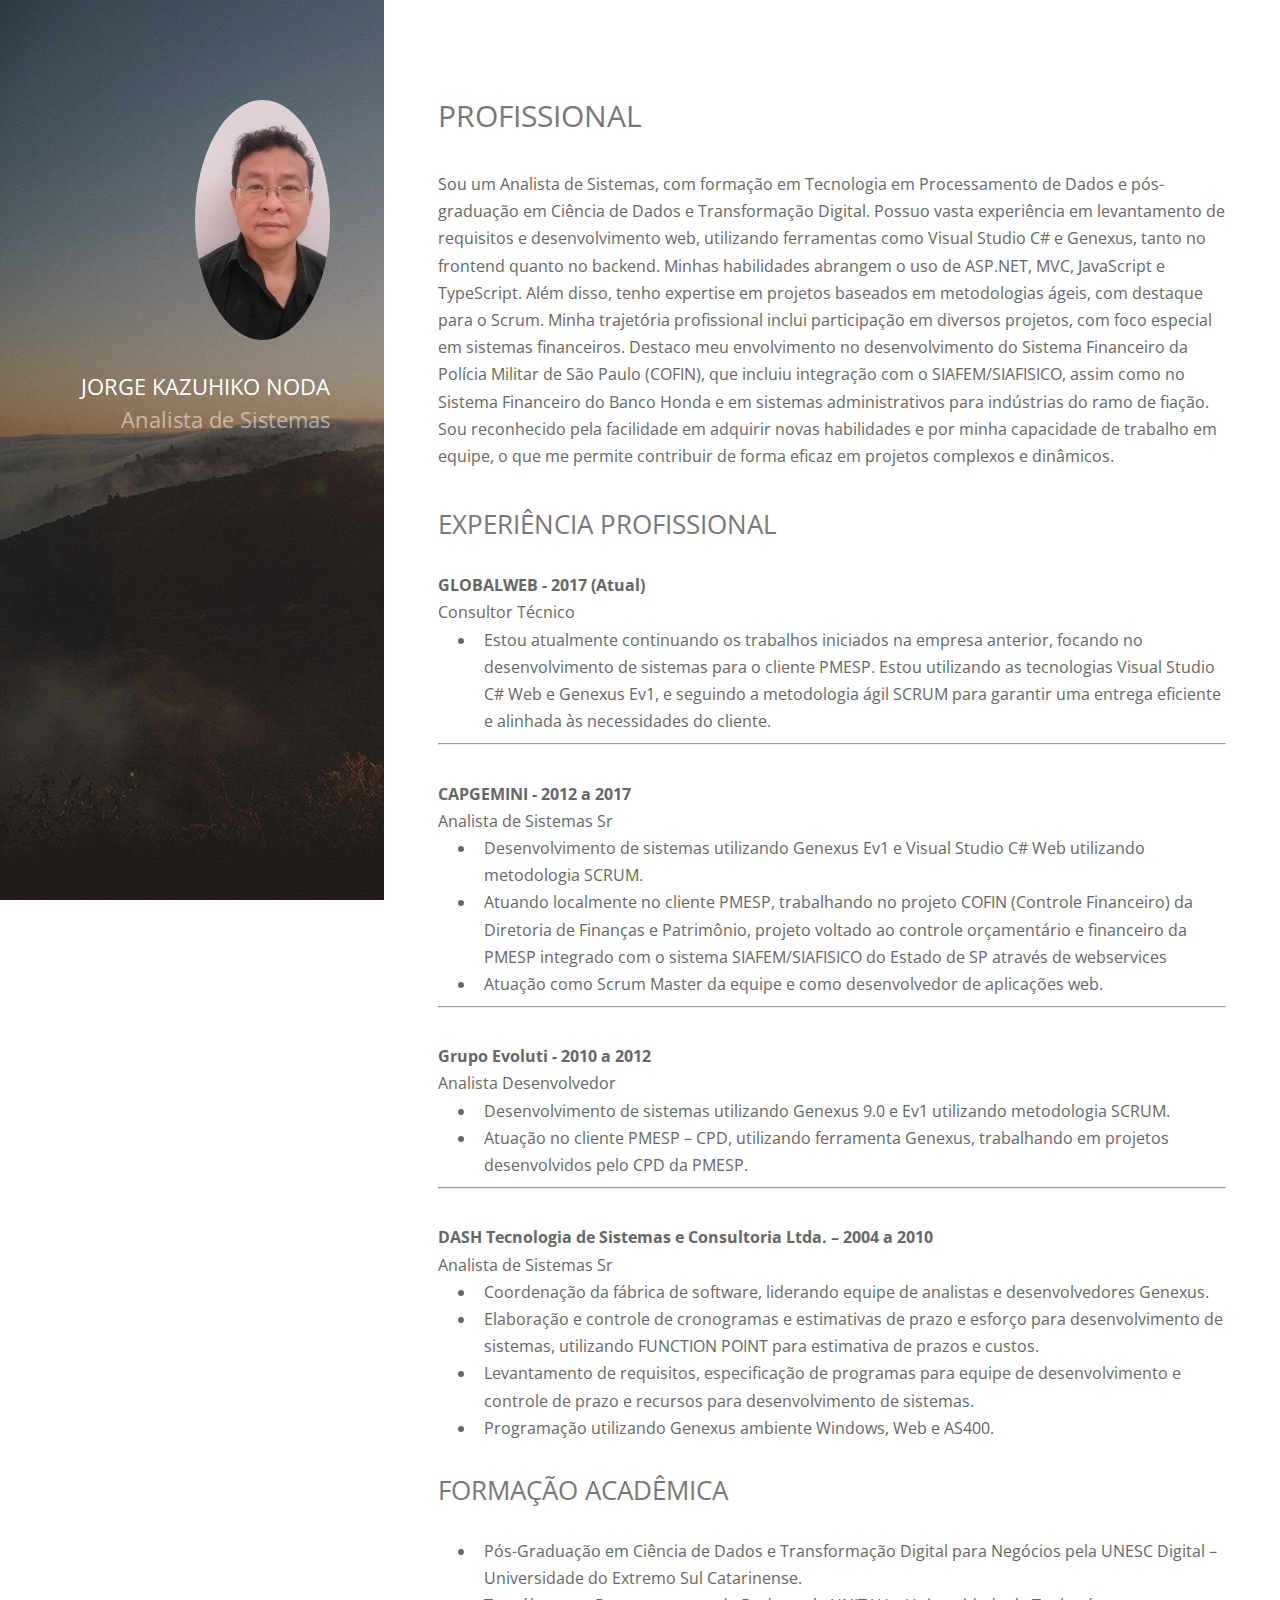
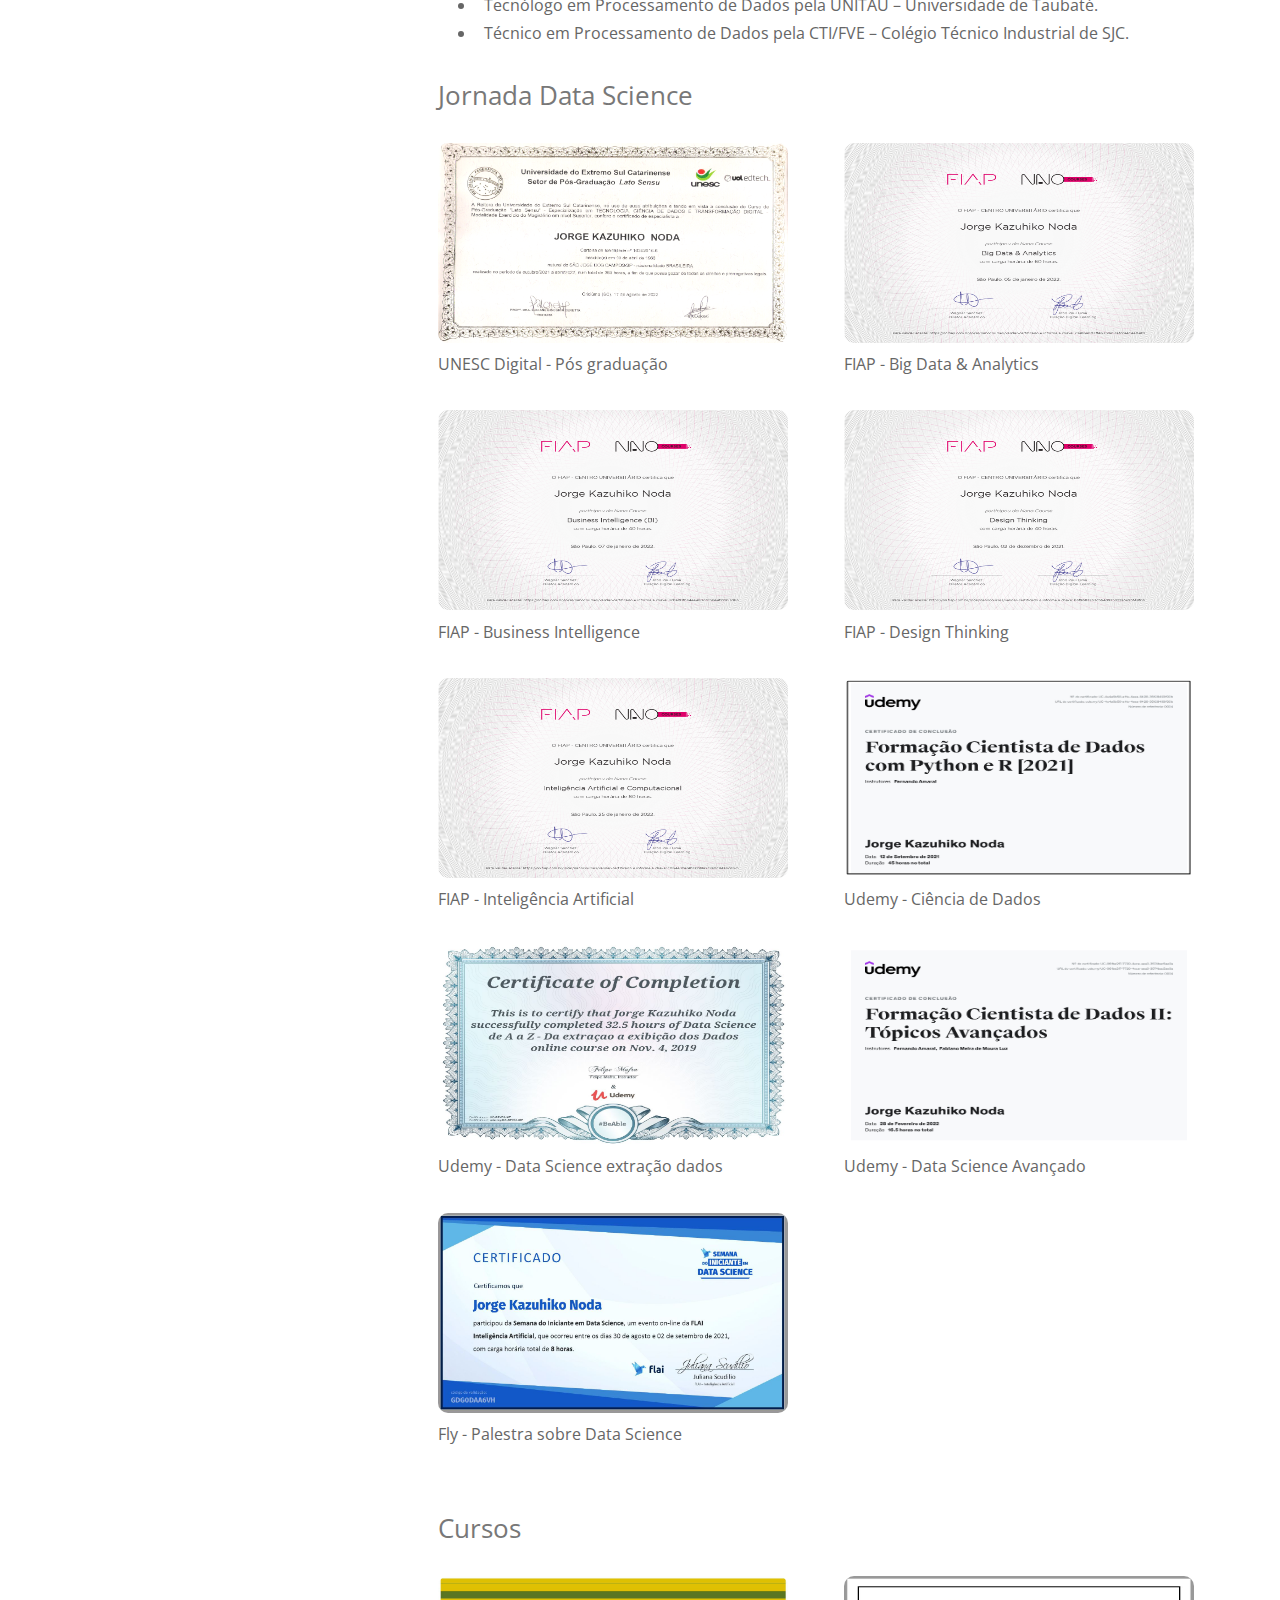
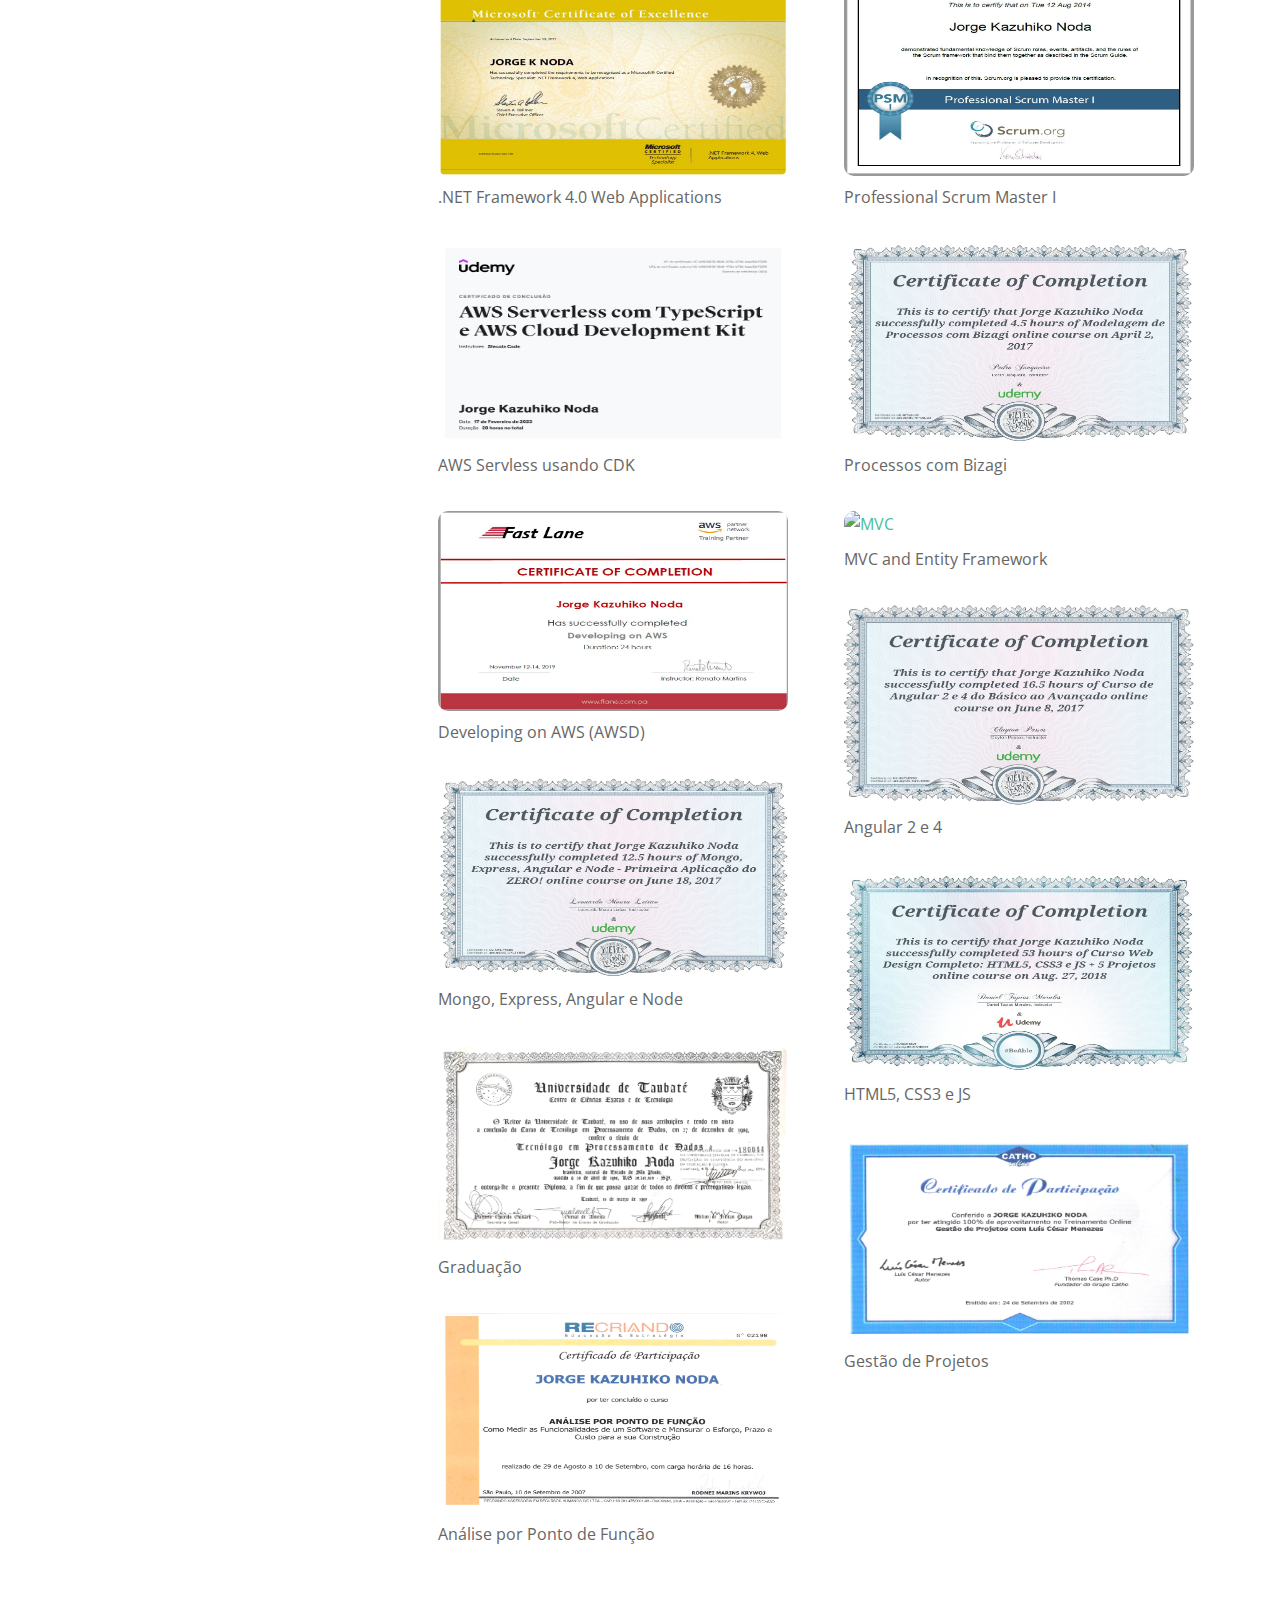
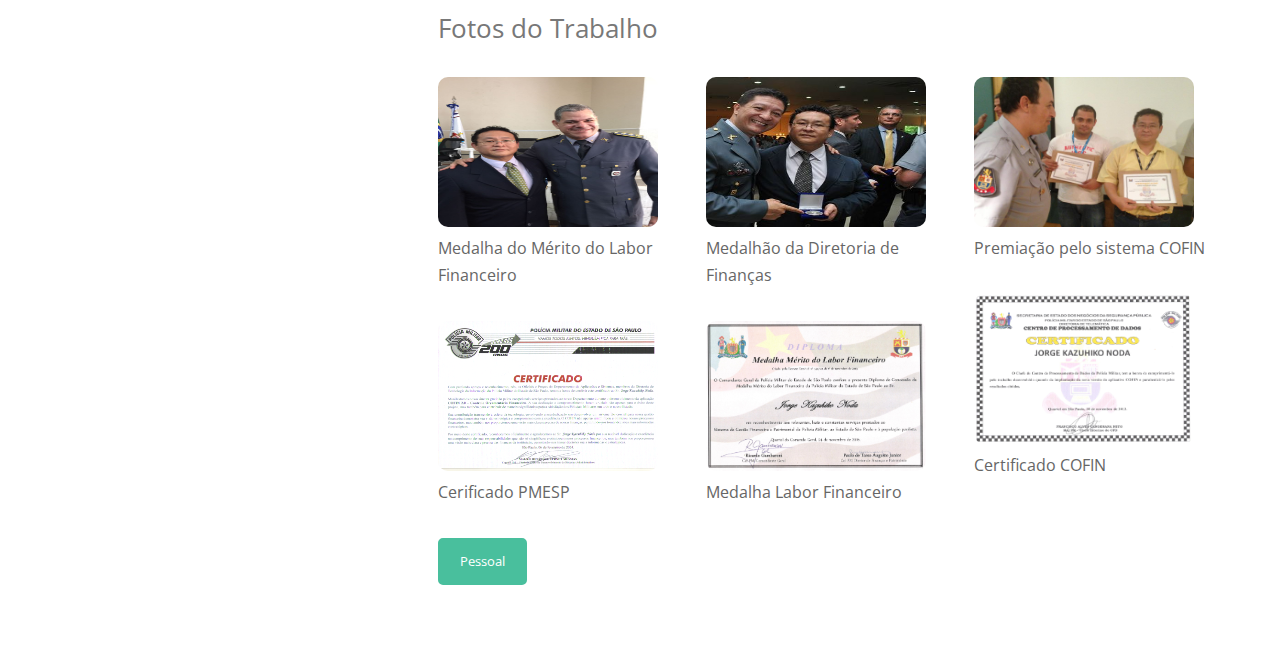
==== cv.html @ 21f62137 "ajuste" ====
<!doctype html>
<!-- doctype informa ao agente de usuario a versão do html que deve ser renderizada-->
<html lang="pt-br">
    <head>
        <title>Site Pessoa JKNoda</title>
        <meta charset="utf-8">
        <meta name="author" content="Daniel">
        <meta name="description" content="Site pessoal">
        <meta name="keywords" content="html5, tecnologia">
        <link rel="stylesheet" href="https://use.fontawesome.com/releases/v5.0.13/css/all.css" integrity="sha384-DNOHZ68U8hZfKXOrtjWvjxusGo9WQnrNx2sqG0tfsghAvtVlRW3tvkXWZh58N9jp" crossorigin="anonymous">
        <link href="https://fonts.googleapis.com/css?family=Open+Sans" rel="stylesheet">
        <link rel="stylesheet" href="css/normalize.css">
        <link rel="stylesheet" href="css/estilo.css">
    </head>
    <body>
        <header class="main-header">
            <a href="index.html" class="main-header-link imagem-link">
                <img src="images/avatar.jpg" alt="texto qualquer">
            </a>
            <h1 class="main-header-title">
                <strong>JORGE KAZUHIKO NODA</strong><br> 
                Analista de Sistemas                
            </h1>            
        </header>
        
        <main class="main-content">
	        <section class="main-content-section">
                <h2>PROFISSIONAL</h2>
                <p>Sou um Analista de Sistemas, com formação em Tecnologia em Processamento de Dados e pós-graduação em Ciência de Dados e Transformação Digital. Possuo vasta experiência em levantamento de requisitos e desenvolvimento web, utilizando ferramentas como Visual Studio C# e Genexus, tanto no frontend quanto no backend. Minhas habilidades abrangem o uso de ASP.NET, MVC, JavaScript e TypeScript. Além disso, tenho expertise em projetos baseados em metodologias ágeis, com destaque para o Scrum. Minha trajetória profissional inclui participação em diversos projetos, com foco especial em sistemas financeiros. Destaco meu envolvimento no desenvolvimento do Sistema Financeiro da Polícia Militar de São Paulo (COFIN), que incluiu integração com o SIAFEM/SIAFISICO, assim como no Sistema Financeiro do Banco Honda e em sistemas administrativos para indústrias do ramo de fiação. Sou reconhecido pela facilidade em adquirir novas habilidades e por minha capacidade de trabalho em equipe, o que me permite contribuir de forma eficaz em projetos complexos e dinâmicos.</p>
				<!--<a href="#" title="Veja Portifolio completo" class="button-default">Veja Portifolio completo</a>-->                               
            </section>

            <section class="main-content-section">
                <h3>EXPERIÊNCIA PROFISSIONAL</h3>
				<b>GLOBALWEB - 2017 (Atual)</b>
				<br>Consultor Técnico
				<div style="padding-left:20px">
					<ul>
						<li>Estou atualmente continuando os trabalhos iniciados na empresa anterior, focando no desenvolvimento de sistemas para o cliente PMESP. Estou utilizando as tecnologias Visual Studio C# Web e Genexus Ev1, e seguindo a metodologia ágil SCRUM para garantir uma entrega eficiente e alinhada às necessidades do cliente.</li>
					</ul>				
				</div>
				<hr>
				<br><b>CAPGEMINI - 2012 a 2017</b>
				<br>Analista de Sistemas Sr
				<div style="padding-left:20px">
					<ul>
						<li>Desenvolvimento de sistemas utilizando Genexus Ev1 e Visual Studio C# Web utilizando metodologia SCRUM.</li>
						<li>Atuando localmente no cliente PMESP, trabalhando no projeto COFIN (Controle Financeiro) da Diretoria de Finanças e Patrimônio, projeto voltado ao controle orçamentário e financeiro da PMESP integrado com o sistema SIAFEM/SIAFISICO do Estado de SP através de webservices</li>
						<li>Atuação como Scrum Master da equipe e como desenvolvedor de aplicações web.</li>
					</ul>				
				</div>
				<hr>				
				<br><b>Grupo Evoluti - 2010 a 2012</b>
				<br>Analista Desenvolvedor
				<div style="padding-left:20px">
					<ul>
						<li>Desenvolvimento de sistemas utilizando Genexus 9.0 e Ev1 utilizando metodologia SCRUM.</li>
						<li>Atuação no cliente PMESP – CPD, utilizando ferramenta Genexus, trabalhando em projetos desenvolvidos pelo CPD da PMESP.</li>
					</ul>				
				</div>
				<hr>				
				<br><b>DASH Tecnologia de Sistemas e Consultoria Ltda. – 2004 a 2010</b>
				<br>Analista de Sistemas Sr
				<div style="padding-left:20px">
					<ul>
						<li>Coordenação da fábrica de software, liderando equipe de analistas e desenvolvedores Genexus.</li>
						<li>Elaboração e controle de cronogramas e estimativas de prazo e esforço para desenvolvimento de sistemas, utilizando FUNCTION POINT para estimativa de prazos e custos.</li>
						<li>Levantamento de requisitos, especificação de programas para equipe de desenvolvimento e controle de prazo e recursos para desenvolvimento de sistemas.</li>
						<li>Programação utilizando Genexus ambiente Windows, Web e AS400.</li>
					</ul>				
				</div>				
			</section>

			<section class="main-content-section">
                <h3>FORMAÇÃO ACADÊMICA</h3>
				<div style="padding-left:20px">
					<ul>
                        <li>Pós-Graduação em Ciência de Dados e Transformação Digital para Negócios pela UNESC Digital – Universidade do Extremo Sul Catarinense.</li>
						<li>Tecnólogo em Processamento de Dados pela UNITAU – Universidade de Taubaté.</li>
						<li>Técnico em Processamento de Dados pela CTI/FVE – Colégio Técnico Industrial de SJC.</li>
					</ul>				
				</div>				
			</section>

            <section class="main-content-section">
                <h3>Jornada Data Science</h3>
                <div class="row">
                    <div class="col-2">
                        <article class="recent-works-card">
                            <a class="imagem-link" href="images/certificados/DS/Pos.png">
                                <img src="images/certificados/DS/Pos.png" alt="Pós-graduação" width="350" height="200">
                            </a>
                            <p class="recent-works-card-title">UNESC Digital - Pós graduação</p>
                        </article>                        
                        <article class="recent-works-card">
                            <a class="imagem-link" href="images/certificados/DS/BI.png">
                                <img src="images/certificados/DS/BI.png" alt="BI" width="350" height="200">
                            </a>
                            <p class="recent-works-card-title">FIAP - Business Intelligence</p>
                        </article>                        

                        <article class="recent-works-card">
                            <a class="imagem-link" href="images/certificados/DS/designthinking.png">
                                <img src="images/certificados/DS/IA.png" alt="DesignThinking" width="350" height="200">
                            </a>
                            <p class="recent-works-card-title">FIAP - Inteligência Artificial</p>
                        </article>                        
                        <article class="recent-works-card">
                            <a class="imagem-link" href="images/certificados/DS/DataScience.jpg">
                                <img src="images/certificados/DS/DataScience.jpg" alt="DataScience" width="350" height="200">
                            </a>
                            <p class="recent-works-card-title">Udemy - Data Science extração dados</p>
							<!--<p>Lorem ipsum dolor sit amet nisl sed nullam feugiat.</p>-->
                        </article>
                        <article class="recent-works-card">
                            <a class="imagem-link" href="images/certificados/DS/flai.jpg">
                                <img src="images/certificados/DS/flai.jpg" alt="flai" width="350" height="200">
                            </a>
                            <p class="recent-works-card-title">Fly - Palestra sobre Data Science</p>
                            <!--<p>Lorem ipsum dolor sit amet nisl sed nullam feugiat.</p>-->
                        </article>
                    </div>
                    <div class="col-2">
                        <article class="recent-works-card">
                            <a class="imagem-link" href="images/certificados/DS/BigData.png">
                                <img src="images/certificados/DS/BigData.png" alt="BigData" width="350" height="200">
                            </a>
                            <p class="recent-works-card-title">FIAP - Big Data & Analytics</p>
                        </article>          
                        <article class="recent-works-card">
                            <a class="imagem-link" href="images/certificados/DS/designthinking.png">
                                <img src="images/certificados/DS/designthinking.png" alt="DesignThinking" width="350" height="200">
                            </a>
                            <p class="recent-works-card-title">FIAP - Design Thinking</p>
                        </article>                        
                        <article class="recent-works-card">
                            <a class="imagem-link" href="images/certificados/DS/CienciaDados.jpg">
                                <img src="images/certificados/DS/CienciaDados.jpg" alt="CienciaDados" width="350" height="200">
                            </a>
                            <p class="recent-works-card-title">Udemy - Ciência de Dados</p>
							<!--<p>Lorem ipsum dolor sit amet nisl sed nullam feugiat.</p>-->
                        </article>
    
                        <article class="recent-works-card">
                            <a class="imagem-link" href="images/certificados/DS/DataScience.jpg">
                                <img src="images/certificados/DS/DSII.jpg" alt="DataScience" width="350" height="200">
                            </a>
                            <p class="recent-works-card-title">Udemy - Data Science Avançado</p>
							<!--<p>Lorem ipsum dolor sit amet nisl sed nullam feugiat.</p>-->
                        </article>                        
					</div>
				</div>
            </section>

            <section class="main-content-section">
                <h3>Cursos</h3>
                <div class="row">
                    <div class="col-2">
                        <article class="recent-works-card">
                            <a class="imagem-link" href="images/certificados/MCTS.jpg">
                                <img src="images/certificados/MCTS.jpg" alt="MCTS" width="350" height="200">
                            </a>
                            <p class="recent-works-card-title">.NET Framework 4.0 Web Applications</p>
							<!--<p>Lorem ipsum dolor sit amet nisl sed nullam feugiat.</p>-->
                        </article>
                        <article class="recent-works-card">
                            <a class="imagem-link" href="images/certificados/aws_serverless_TypeScript_CDK_udemy.jpg">
                                <img src="images/certificados/aws_serverless_TypeScript_CDK_udemy.jpg" alt="AWS CDK" width="350" height="200">
                            </a>
                            <p class="recent-works-card-title">AWS Servless usando CDK</p>
							<!--<p>Lorem ipsum dolor sit amet nisl sed nullam feugiat.</p>-->
                        </article>   
                        <article class="recent-works-card">
                            <a class="imagem-link" href="images/certificados/aws.jpg">
                                <img src="images/certificados/aws.jpg" alt="AWS" width="350" height="200">
                            </a>
                            <p class="recent-works-card-title">Developing on AWS (AWSD)</p>
							<!--<p>Lorem ipsum dolor sit amet nisl sed nullam feugiat.</p>-->
                        </article>
                        <article class="recent-works-card">
                            <a class="imagem-link" href="images/certificados/node.jpg">
                                <img src="images/certificados/node.jpg" alt="node" width="350" height="200">
                            </a>
                            <p class="recent-works-card-title">Mongo, Express, Angular e Node</p>
							<!--<p>Lorem ipsum dolor sit amet nisl sed nullam feugiat.</p>-->
                        </article>
                        <article class="recent-works-card">
                            <a class="imagem-link" href="images/certificados/UNITAU-A.jpg">
                                <img src="images/certificados/UNITAU-A.jpg" alt="Graduação" width="350" height="200">
                            </a>
                            <p class="recent-works-card-title">Graduação</p>
							<!--<p>Lorem ipsum dolor sit amet nisl sed nullam feugiat.</p>-->
                        </article>                        						
                        <article class="recent-works-card">
                            <a class="imagem-link" href="images/certificados/AnalisePontoFuncao.jpg">
                                <img src="images/certificados/AnalisePontoFuncao.jpg" alt="AnalisePontoFuncao" width="350" height="200">
                            </a>
                            <p class="recent-works-card-title">Análise por Ponto de Função</p>
							<!--<p>Lorem ipsum dolor sit amet nisl sed nullam feugiat.</p>-->
                        </article>   
                        <!--
                        <article class="recent-works-card">
                            <a class="imagem-link" href="images/certificados/c_plus_plus.jpg">
                                <img src="images/certificados/c_plus_plus.jpg" alt="C++" width="350" height="200">
                            </a>
                            <p class="recent-works-card-title">C++</p>
                        </article>                        						
                        -->  
                    </div>

                    <div class="col-2">
                        <article class="recent-works-card">
                            <a class="imagem-link" href="images/certificados/PSMI.jpg">
                                <img src="images/certificados/PSMI.jpg" alt="PSMI" width="350" height="200">
                            </a>
                            <p class="recent-works-card-title">Professional Scrum Master I</p>
							<!--<p>Lorem ipsum dolor sit amet nisl sed nullam feugiat.</p>-->
                        </article>
                        <article class="recent-works-card">
                            <a class="imagem-link" href="images/certificados/bizagi.jpg">
                                <img src="images/certificados/bizagi.jpg" alt="Bizagi" width="350" height="200">
                            </a>
                            <p class="recent-works-card-title">Processos com Bizagi</p>
							<!--<p>Lorem ipsum dolor sit amet nisl sed nullam feugiat.</p>-->
                        </article>
                        <article class="recent-works-card">
                            <a class="imagem-link" href="images/certificados/MVC.jpg">
                                <img src="images/certificados/MVC.jpg" alt="MVC" width="350" height="200">
                            </a>
                            <p class="recent-works-card-title">MVC and Entity Framework</p>
							<!--<p>Lorem ipsum dolor sit amet nisl sed nullam feugiat.</p>-->
                        </article>
                        <article class="recent-works-card">
                            <a class="imagem-link" href="images/certificados/Angular.jpg">
                                <img src="images/certificados/Angular.jpg" alt="Angular" width="350" height="200">
                            </a>
                            <p class="recent-works-card-title">Angular 2 e 4</p>
							<!--<p>Lorem ipsum dolor sit amet nisl sed nullam feugiat.</p>-->
                        </article>						
                        <article class="recent-works-card">
                            <a class="imagem-link" href="images/certificados/html_css_js.jpg">
                                <img src="images/certificados/html_css_js.jpg" alt="HtmlCssJs" width="350" height="200">
                            </a>
                            <p class="recent-works-card-title">HTML5, CSS3 e JS</p>
							<!--<p>Lorem ipsum dolor sit amet nisl sed nullam feugiat.</p>-->
                        </article>                        
                        <article class="recent-works-card">
                            <a class="imagem-link" href="images/certificados/GestaoProjeto.jpg">
                                <img src="images/certificados/GestaoProjeto.jpg" alt="GestaoProjeto" width="350" height="200">
                            </a>
                            <p class="recent-works-card-title">Gestão de Projetos</p>
							<!--<p>Lorem ipsum dolor sit amet nisl sed nullam feugiat.</p>-->
                        </article>                        						                        
					</div>
				</div>
            </section>

            <section class="main-content-section">
                <h3>Fotos do Trabalho</h3>
                <div class="row">
					<div class="col-1-3">
						<article class="recent-works-card">
                            <a class="imagem-link" href="images/trabalho/prof03.jpg">
                                <img src="images/trabalho/prof03.jpg" alt="prof03" width="220" height="150">
                            </a>
                            <p class="recent-works-card-title">Medalha do Mérito do Labor Financeiro</p>
							<!--<p>Lorem ipsum dolor sit amet nisl sed nullam feugiat.</p>-->
                        </article>
						<article class="recent-works-card">
                            <a class="imagem-link" href="images/trabalho/PMESP_Cofin2024.png">
                                <img src="images/trabalho/PMESP_Cofin2024.png" alt="CertPMESP" width="220" height="150">
                            </a>
                            <p class="recent-works-card-title">Cerificado PMESP</p>
							<!--<p>Lorem ipsum dolor sit amet nisl sed nullam feugiat.</p>-->
                        </article>
					</div>					
					<div class="col-1-3">
						<article class="recent-works-card">
                            <a class="imagem-link" href="images/trabalho/prof01.jpg">
                                <img src="images/trabalho/prof01.jpg" alt="prof01" width="220" height="150">
                            </a>
                            <p class="recent-works-card-title">Medalhão da Diretoria de Finanças</p>
							<!--<p>Lorem ipsum dolor sit amet nisl sed nullam feugiat.</p>-->
                        </article>
						<article class="recent-works-card">
                            <a class="imagem-link" href="images/trabalho/LaborFinanceiro.jpg">
                                <img src="images/trabalho/LaborFinanceiro.jpg" alt="LaborFinanceiro" width="220" height="150">
                            </a>
                            <p class="recent-works-card-title">Medalha Labor Financeiro</p>
							<!--<p>Lorem ipsum dolor sit amet nisl sed nullam feugiat.</p>-->
                        </article>
					</div>				
					<div class="col-1-3">
						<article class="recent-works-card">
                            <a class="imagem-link" href="images/trabalho/prof02.jpg">
                                <img src="images/trabalho/prof02.jpg" alt="prof02" width="220" height="150">
                            </a>
                            <p class="recent-works-card-title">Premiação pelo sistema COFIN</p>
							<!--<p>Lorem ipsum dolor sit amet nisl sed nullam feugiat.</p>-->
                        </article>

						<article class="recent-works-card">
                            <a class="imagem-link" href="images/trabalho/CertCOFIN.jpg">
                                <img src="images/trabalho/CertCOFIN.jpg" alt="CertCOFIN" width="220" height="150">
                            </a>
                            <p class="recent-works-card-title">Certificado COFIN</p>
							<!--<p>Lorem ipsum dolor sit amet nisl sed nullam feugiat.</p>-->
                        </article>
                    </div>		
                </div> <!-- row -->
				<a href="index.html" title="Retornar" class="button-default">Pessoal</a>                
            </section>
        </main>
        
        <footer class="main-footer">
            <ul class="ul-icons">
                <li><a href="http://www.linkedin.com/in/jorge-noda-11a01b4" target="_blank" class="icon-link"><span class="hidden">Linked In</span><i class="fab fa-linkedin"></i></a></li>
                <li><a href="https://github.com/jknoda" target="_blank" class="icon-link"><span class="hidden">Github</span><i class="fab fa-github"></i></a></li>
                <li><a href="http://facebook.com/jorge.k.noda" target="_blank" class="icon-link"><span class="hidden">Facebook</span><i class="fab fa-facebook-square"></i></a></li>
				<li><a href="mailto:jknoda@gmail.com" target="_blank" class="icon-link" title="jknoda@gmail.com"><span class="hidden">Email</span><i class="fa fa-envelope"></i></a></li>
                <!--<li><a href="https://wa.me/5512997683407" target="_blank" class="icon-link" title="(12)99768-3407"><i class="fab fa-whatsapp"></i></a></li>                -->
            </ul>
        </footer>
    </body>
</html>
---- css/estilo.css ----
body{
    font-family: 'Open Sans', arial, helvetica, sans-serif;
    color: #666;
    line-height: 1.7;
}

a{
    transition: color .2s linear, border .2s linear;
    text-decoration: none;
    border-bottom: 1px dotted;
    color: #49bf9d;
}
a:hover{
    border-bottom-color: transparent;
}

p{
    margin: 0 0 2em;
}

img{
    max-width: 100%;
}

h1, h2, h3, h4, h5, h6{
    color: #787878;
    font-weight: normal;
    margin: 1em 0;
}

h1{
    font-size: 36px;
}
h2{
    font-size: 30px;
}
h3{
    font-size: 26px;
}
h4{
    font-size: 22px;
}
h5{
    font-size: 18px;
}
h6{
    font-size: 15px;
}

sub, sup{
    font-size: 12px;
}
blockquote{
    border-left: 5px solid #efefef;
    margin: 2em 0;
    padding: .5em 0 .5em 1.5em;
}
blockquote p{
    margin-bottom: .5em;
}
blockquote p:last-child{
    margin-bottom: 0;   
}

code{
    background: #f7f7f7;
    border-radius: .35em;
    border:2px solid #efefef;
    font-size: .9em;
    padding: 0.25em 0.65em;
    font-family: "courier new", monospace;
    color: #929292;
}

pre code{
    display: block;
}

ul, ol{
    margin: 0;
    padding: 0;
    padding-left: 1.1em;
}
li{
    padding-left: .5em;
}

.hidden{
    width: 0;
    height: 0;
    overflow: hidden;
    visibility: hidden;
    display: block;
}

.ul-alternate{
    list-style-type: none;
    padding-left: 0; 
}
.ul-alternate li{
    border-bottom: 2px solid #d8d8d8;
    padding-left: 0;
}
.ul-alternate li:last-child{
   border: 0; 
}

.ul-icons{
    list-style-type: none;
    padding-left: 0; 
    padding-right: 40px;
}
.ul-icons li{
    display: inline-block;
    font-size: 2em;
    color: #49bf9d;
}

input, label, textarea, select{
    display: inline-block;
    width: 100%;
    box-sizing: border-box;
}
input, textarea, select{
    background: #ccc;
    padding: 15px;
    border-radius: 5px;
    border: 3px solid transparent;
    margin-bottom: 15px;
}
input[type="radio"], input[type="checkbox"]{
    width: auto;
}
input:focus, textarea:focus{
    border: 3px solid #49bf9d;
    outline: none;
}
textarea{
    height: 10em;
}

.button-default{
    background-color: #49bf9d;
    border: 3px solid #49bf9d;
    color: white;
    padding: .75em 1.5em;
    border-radius: 5px;
    font-size: .8em;
    display: inline-block;
    width: auto;
    transition: all .5s;
    cursor: pointer;
}
.button-default:hover{
    background-color: #5ddeb9;
    border-color: transparent;
}
.button-default-stroke{
    background-color: white;
    border-color: #efefef;
    color: inherit;
}
.button-default-stroke:hover{
    color: #49bf9d;
    border-color: #49bf9d;
    background-color: white; 
}

.button-default-small{
    font-size: .65em;
}
.button-default-big{
    font-size: 1em;
}
.button-default-full{
    display: block;
    text-align: center;
}

.imagem-link{
    border: 0;
}

.table{
    width: 100%;
    margin: 0 0 2em 0;
    border-collapse: collapse;
    text-align: left;
}
.table td{
    padding: .75em;
}
.table th{
    background: #ccc;
    padding: .75em;
}
.table tbody tr td{
    border-bottom: 1px solid #ccc;
}
.table tbody tr:first-child td{
    border-top: 2px solid #666;
}
.table tbody tr:last-child td{
    border-bottom: 2px solid #666;
}

.table tbody tr:nth-child(even) td{
    background: #eee;
}

.table-alternate tbody td, .table-alternate tbody tr:first-child td, .table-alternate tbody tr:last-child td{
    border: 1px solid #ddd;
}

.main-header{
    position: fixed;
    top: 0;
    left: 0;
    height: 100%;
    width: 30%;
    padding: 100px 54px 72px;
    box-sizing: border-box;
    background-image: url(../images/overlay.png), url(../images/bg.jpg);
    background-position: left top;
    background-size: auto, cover;
    text-align: right;
}

.main-header-title{
    font-size: 22px;
    line-height: 1.5;
    color: white;
    font-weight: normal;
    color: rgba(255, 255, 255, .5);
}
.main-header-title strong{
    color: white;
    font-weight: normal;
}
.main-header-link{
    color: inherit;
}
.main-header-link:hover{
    color: #49bf9d;
}

.main-content{
    width: 70%;
    margin-left: 30%;
    padding: 60px 54px 72px;
    box-sizing: border-box;
}

.main-header-link img{
    border-radius: 50%;
    overflow: hidden;
}

.recent-works-card img{
    border-radius: 10px;
    overflow: hidden;
}


.gallery-img img{
    width: 100%;
}
.gallery-thumb img, .gallery-img img{
    margin-bottom: 2%;
    display: inline-block;
    border-radius: 5px;
}

.main-footer{
    position: fixed;
    bottom: 0;
    width: 35%;
    left: 0;
    padding: 0 54px 72px 10px;
    box-sizing: border-box;
    text-align: right;
}
.main-footer a{
    color: rgba(255, 255, 255, 0.4);    
    text-decoration: none;
}
.main-footer a:hover{
    color: #49bf9d;   
}
.main-footer .ul-icons a{
  font-size: .75em;   
    border-bottom: none;
}

.copyright{
    list-style: none;
}
.copyright li{
    display: inline-block;
    border-left: solid 1px rgba(255, 255, 255, 0.25);
    padding: 0 0.75em;
    line-height: 1;
    font-size: .8em;
}
.copyright li:first-child {
    border-left: 0;
}
.copyright li:last-child {
    padding-right: 0;
}
/* Grid */
.row{
    overflow: auto;
}

.col-2{
    width: 48.5%;
    float: left;
}
.col-2:first-child{
    margin-right: 1.5%;
}
.col-2:last-child{
    margin-left: 1.5%;
}
.col-2-3{
    width: 66%;
    float: left;
}
.col-1-3{
    width: 32%;
    float: left;
}
.col-1-3:nth-child(3n - 2){ /* 1, 4, 7*/
   margin-right: 2%;
}
.col-1-3:nth-child(3n){ /* 3, 6, 9*/
   margin-left: 2%;
}

.col-2-3 + .col-1-3, .col-1-3 + .col-2-3{
    margin-left: 2%;
}


.endereco{
    font-size: 10px;
    color: white;
}

.contador{
    padding-right: 40px;
    color: white;
}

.ircv{
    padding-right: 40px;
    color: black;
}
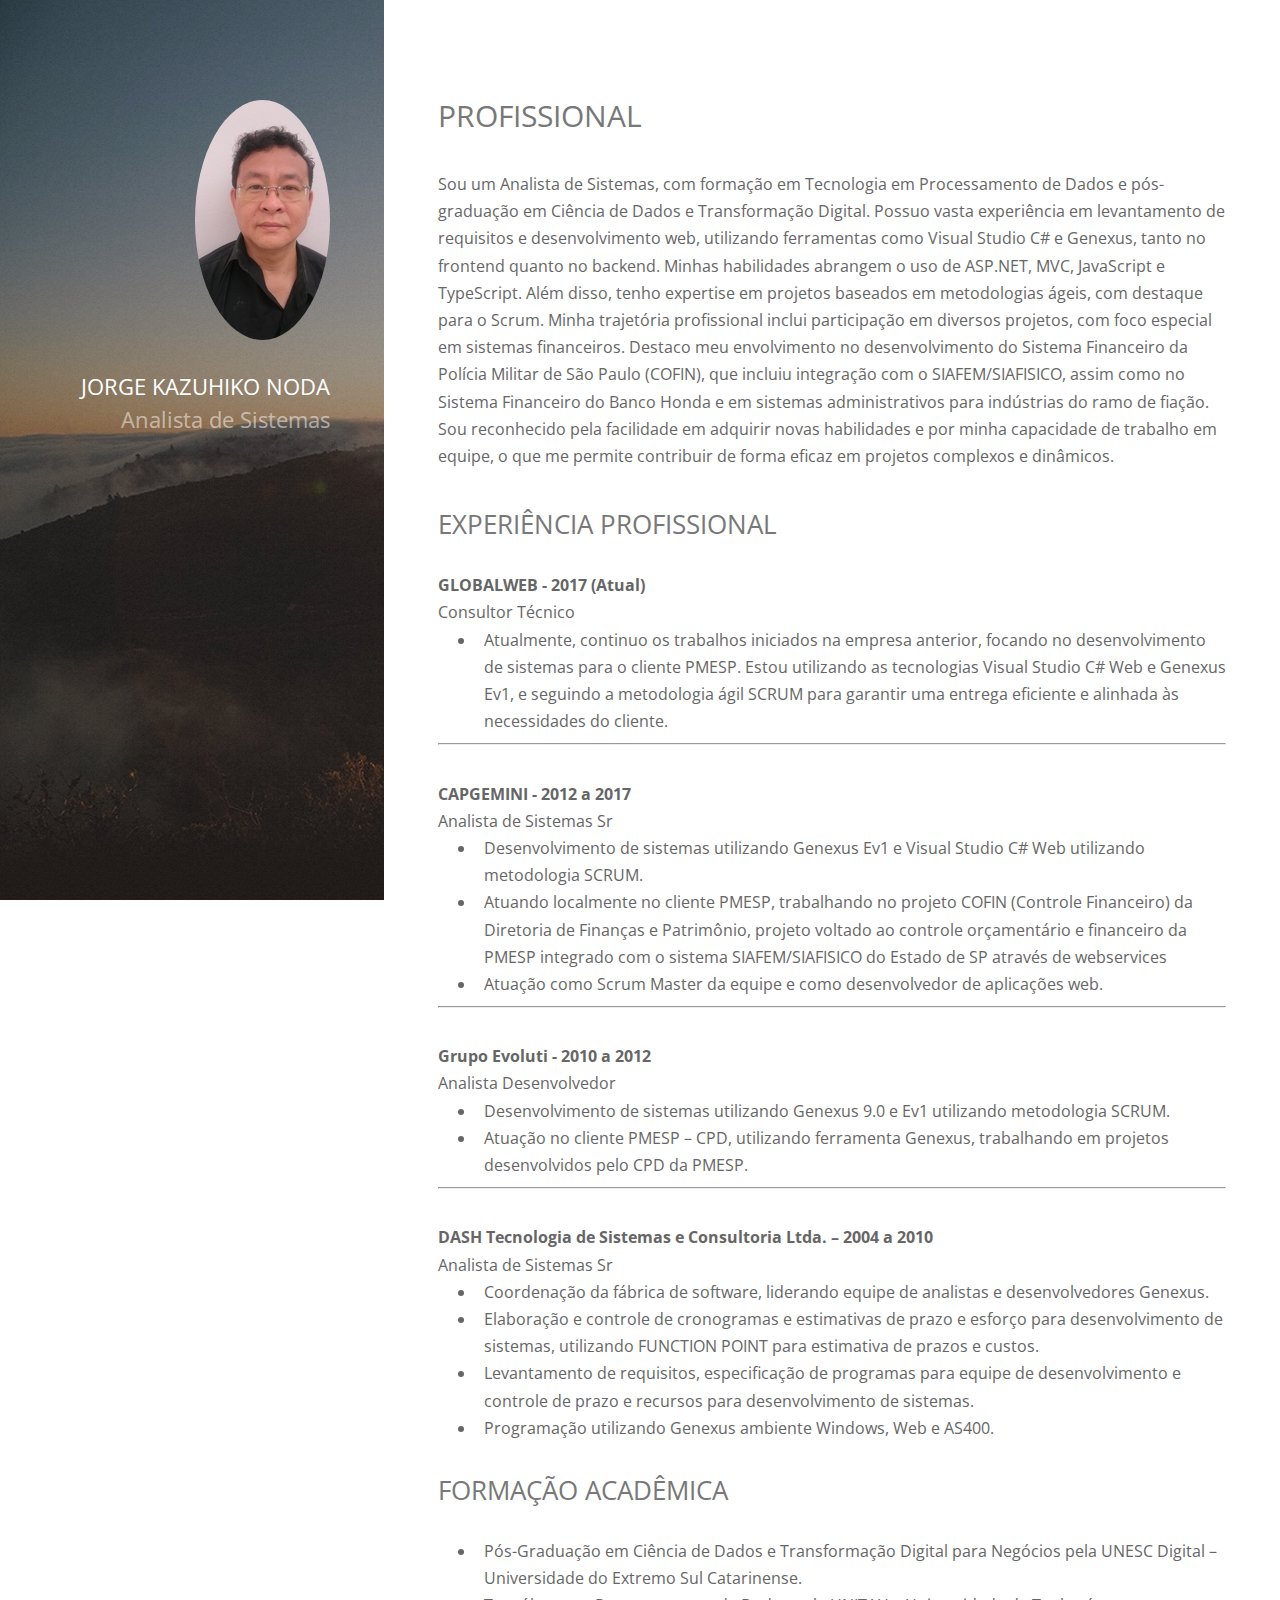
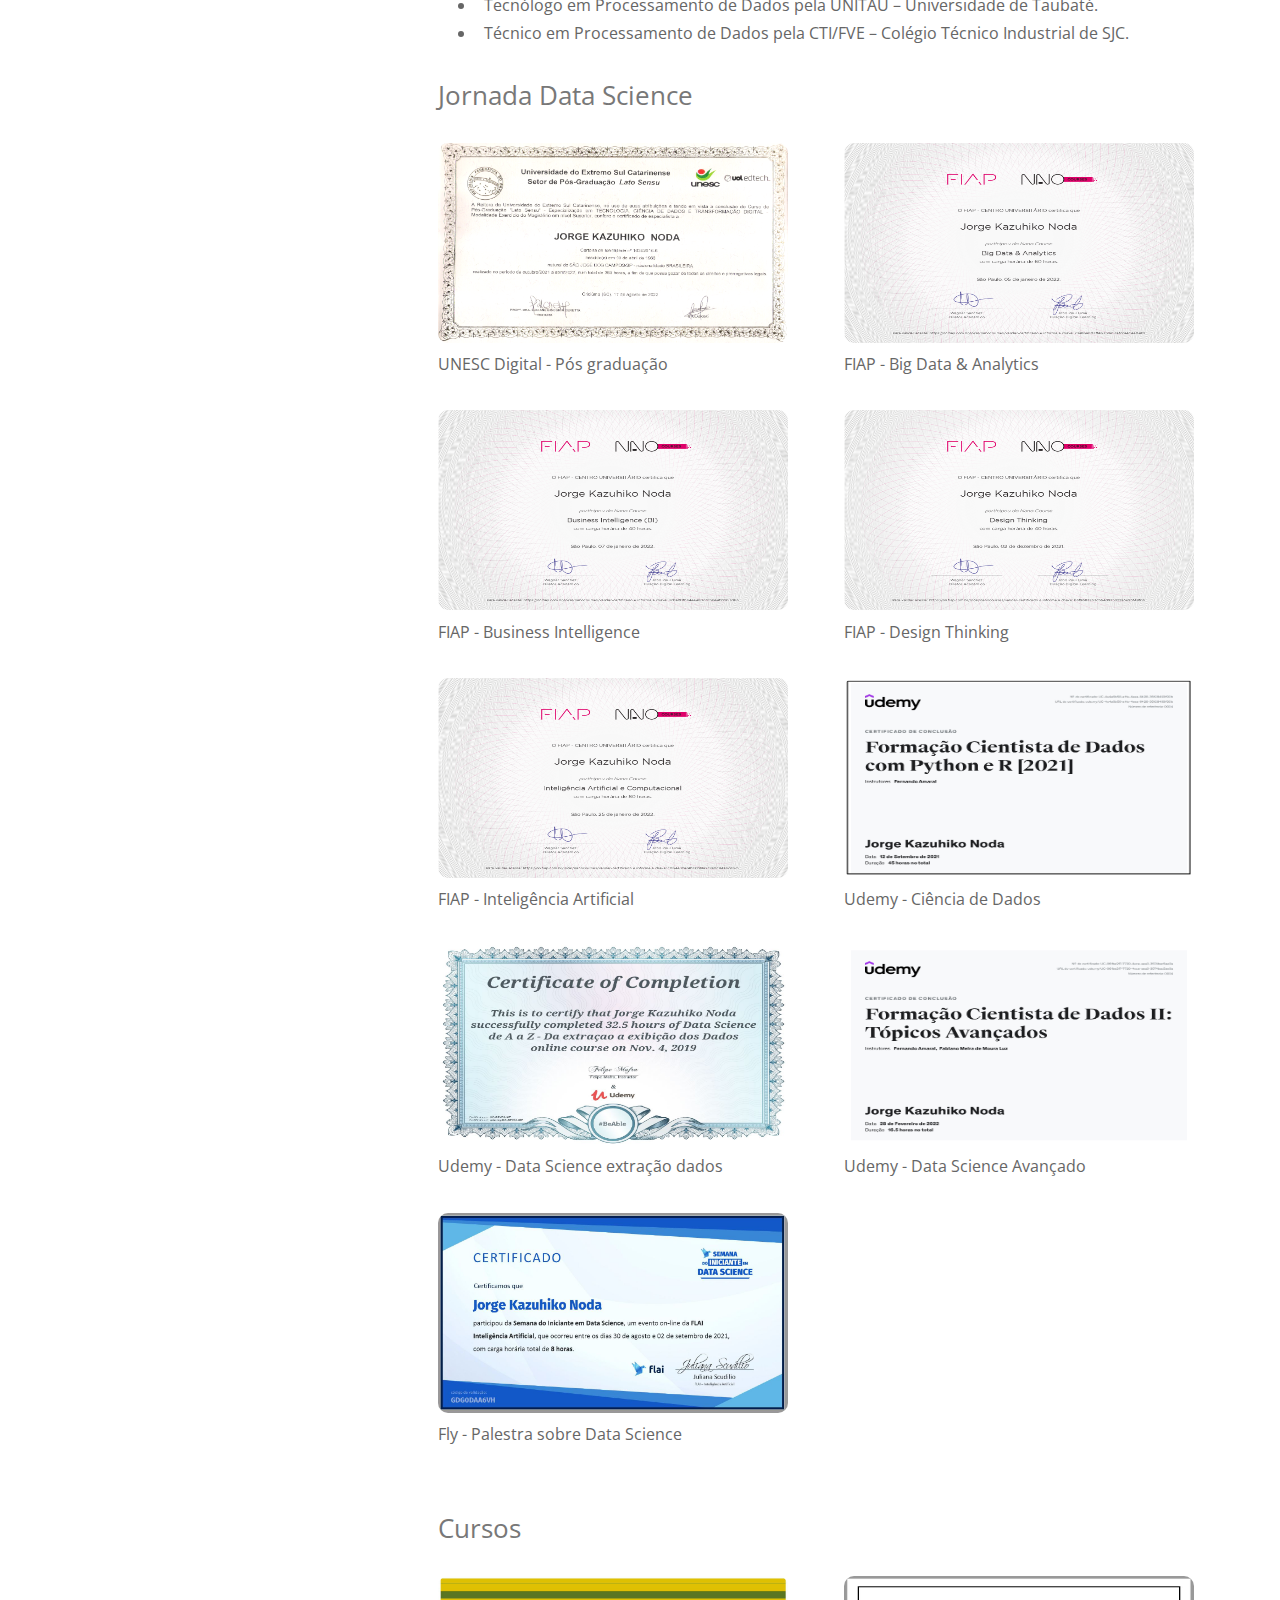
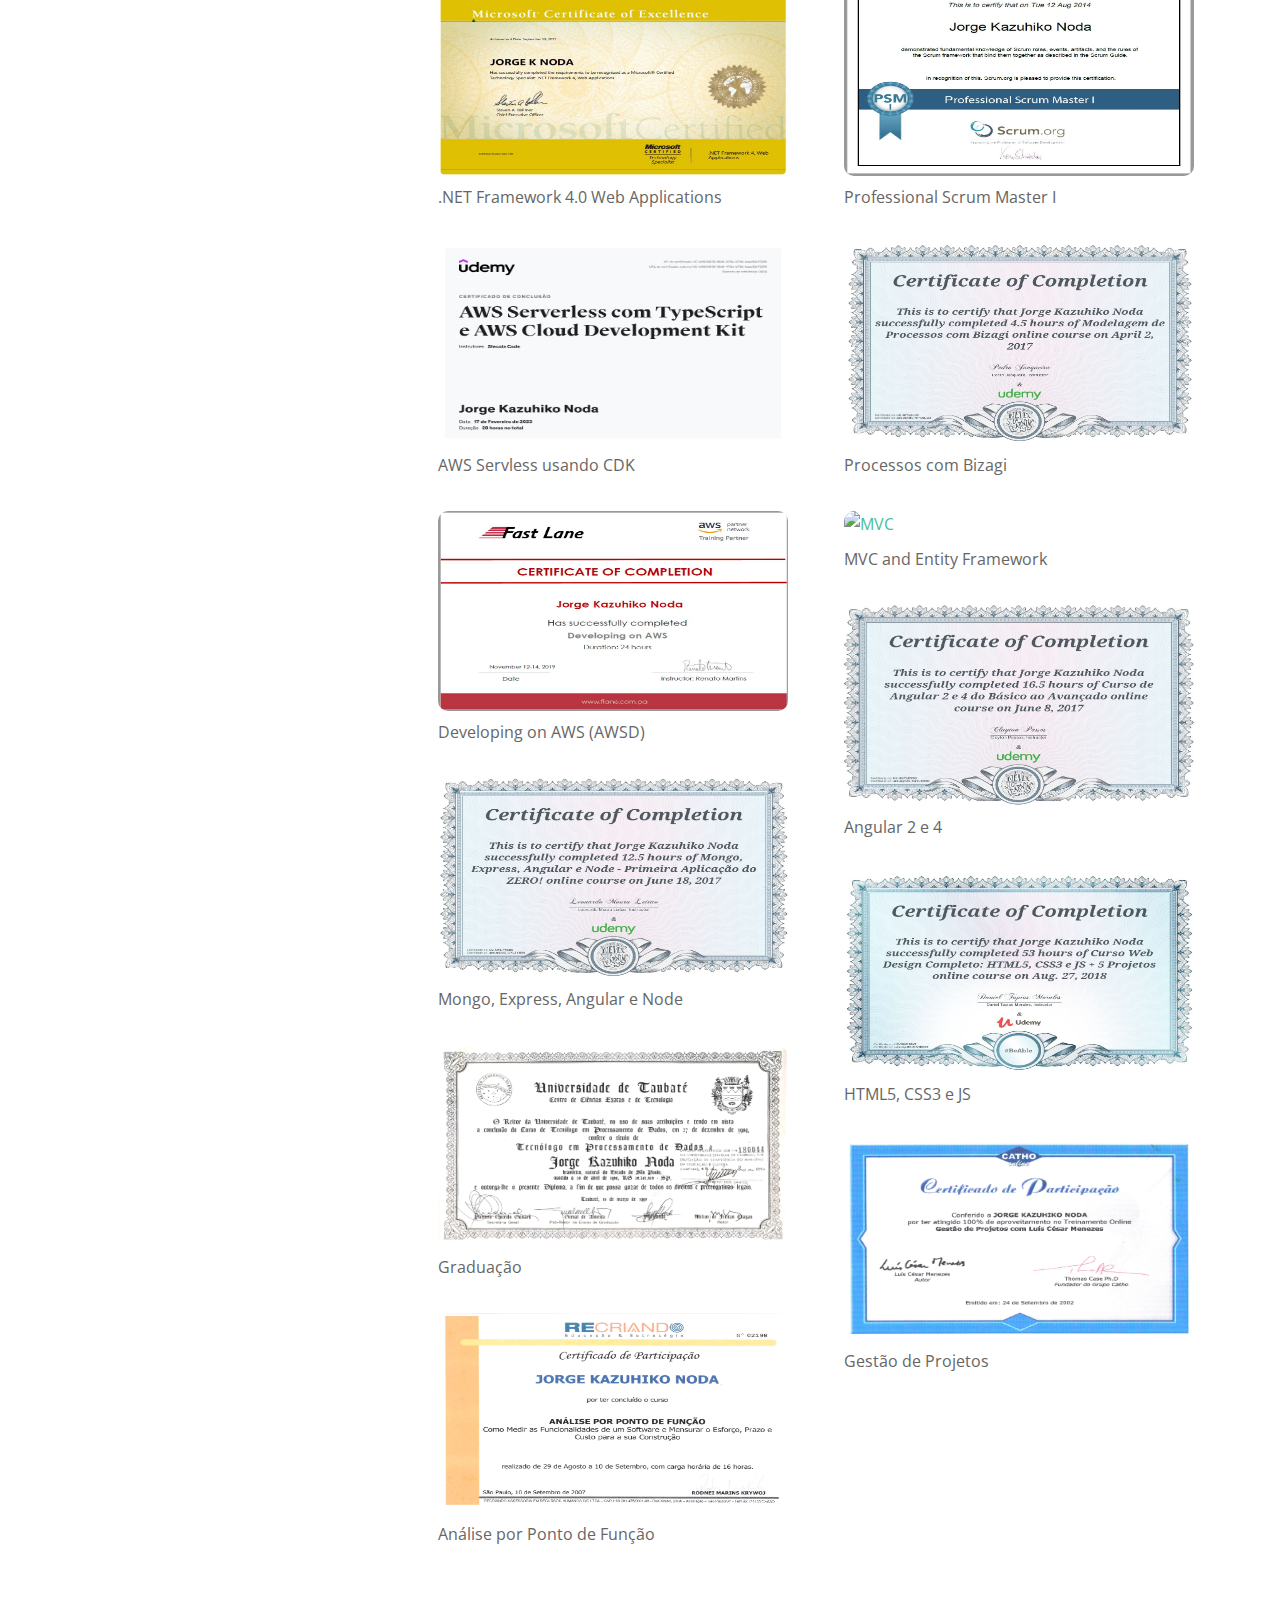
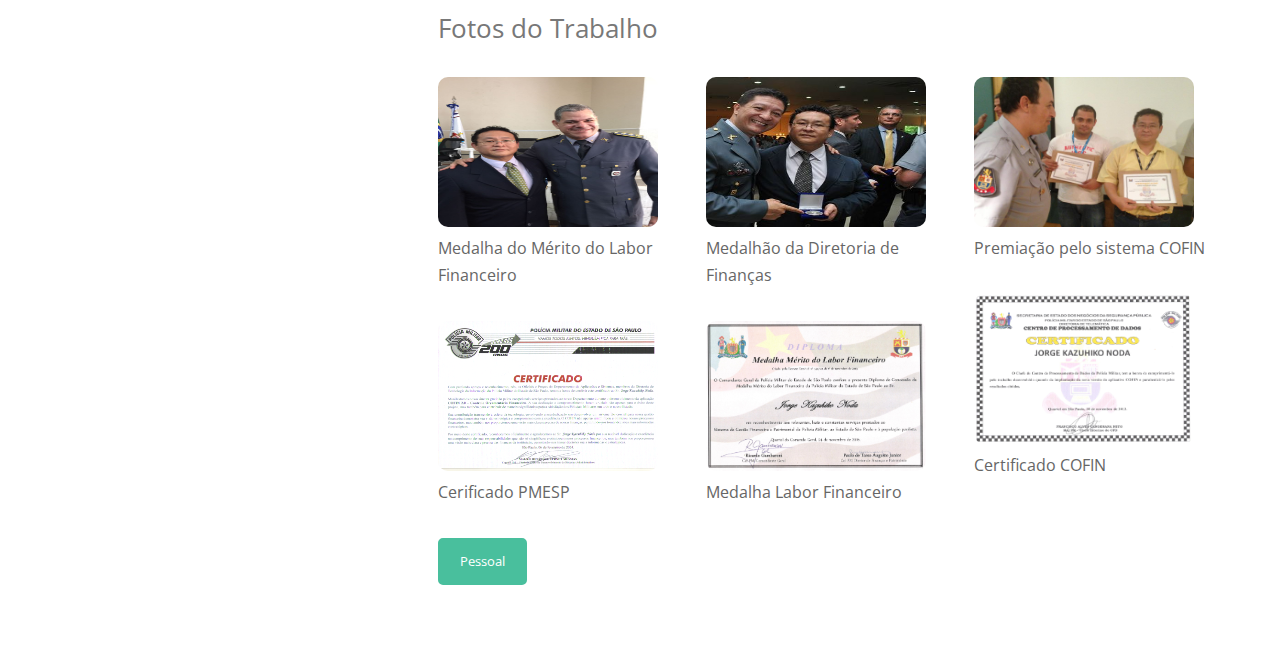
==== commit 4cca78f7: "Atualizar" ====
--- a/cv.html
+++ b/cv.html
@@ -36,7 +36,7 @@
 				<br>Consultor Técnico
 				<div style="padding-left:20px">
 					<ul>
-						<li>Estou atualmente continuando os trabalhos iniciados na empresa anterior, focando no desenvolvimento de sistemas para o cliente PMESP. Estou utilizando as tecnologias Visual Studio C# Web e Genexus Ev1, e seguindo a metodologia ágil SCRUM para garantir uma entrega eficiente e alinhada às necessidades do cliente.</li>
+						<li>Atualmente, continuo os trabalhos iniciados na empresa anterior, focando no desenvolvimento de sistemas para o cliente PMESP. Estou utilizando as tecnologias Visual Studio C# Web e Genexus Ev1, e seguindo a metodologia ágil SCRUM para garantir uma entrega eficiente e alinhada às necessidades do cliente.</li>
 					</ul>				
 				</div>
 				<hr>
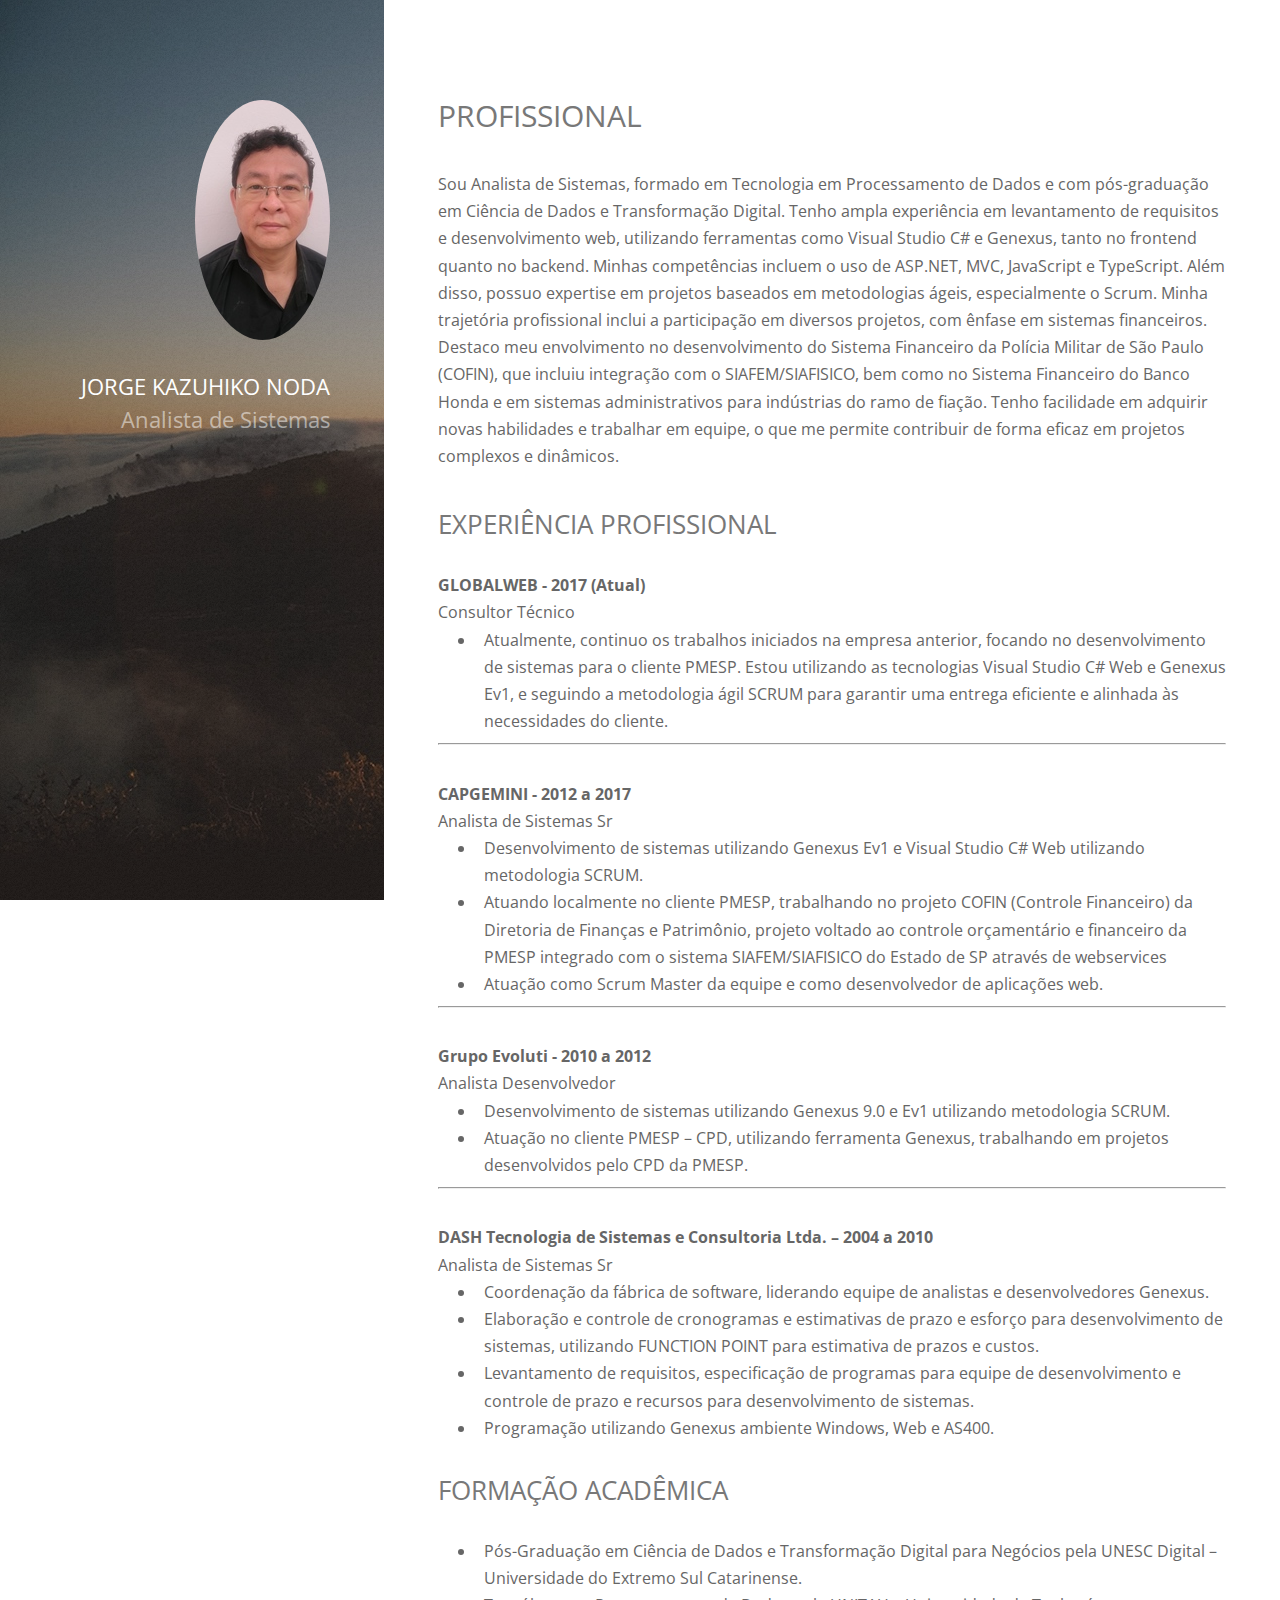
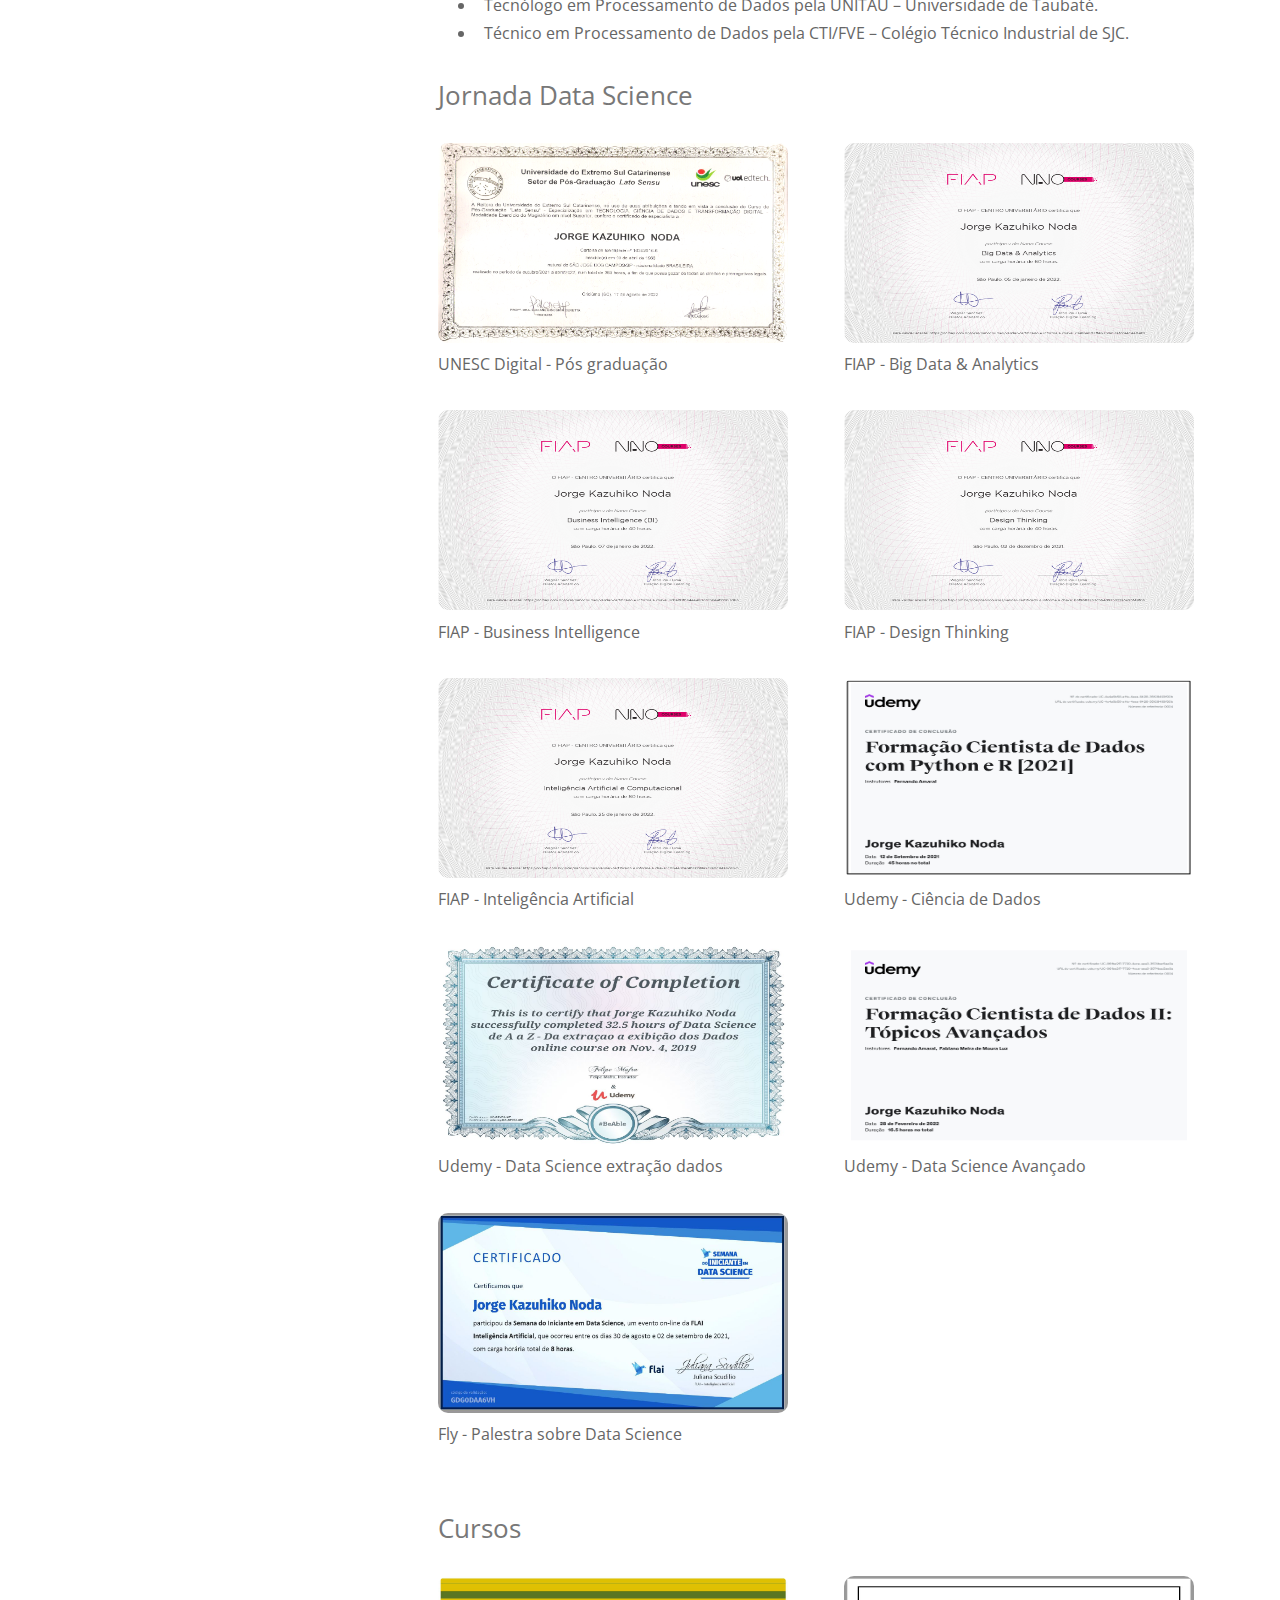
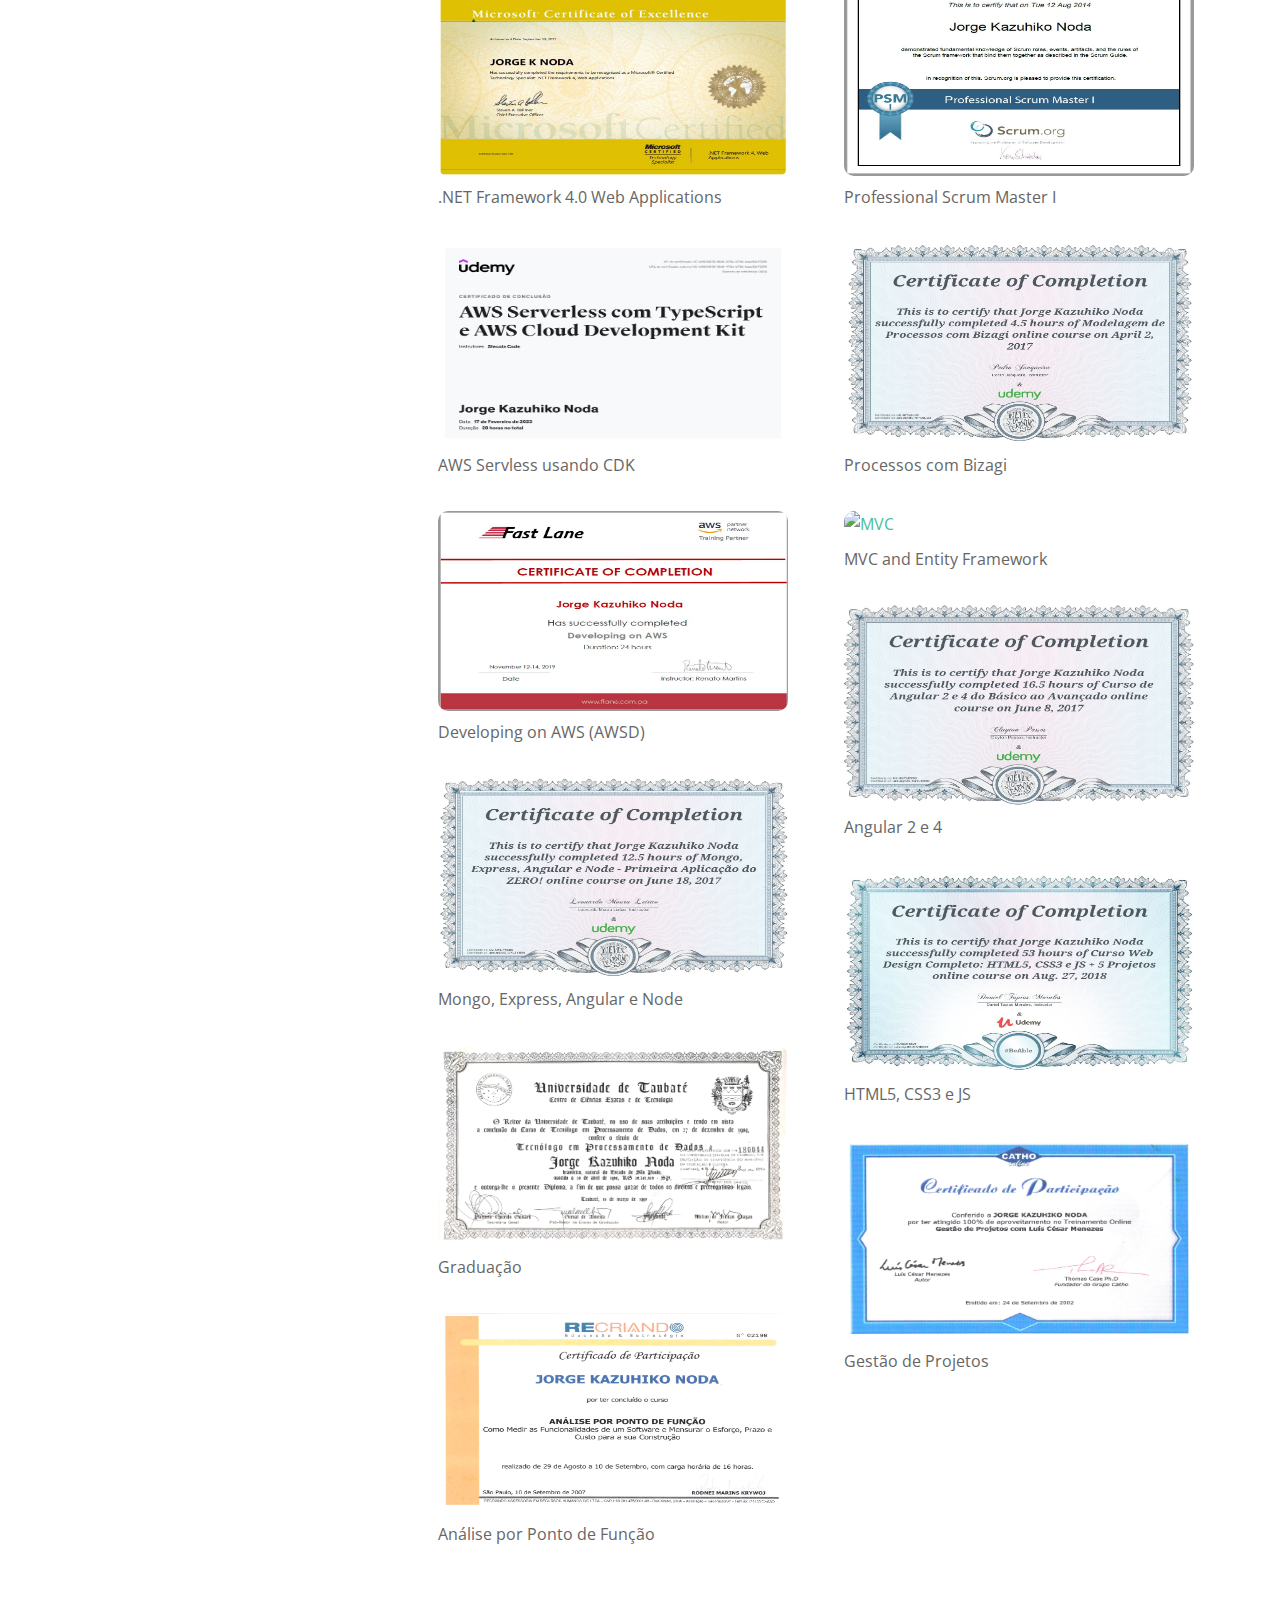
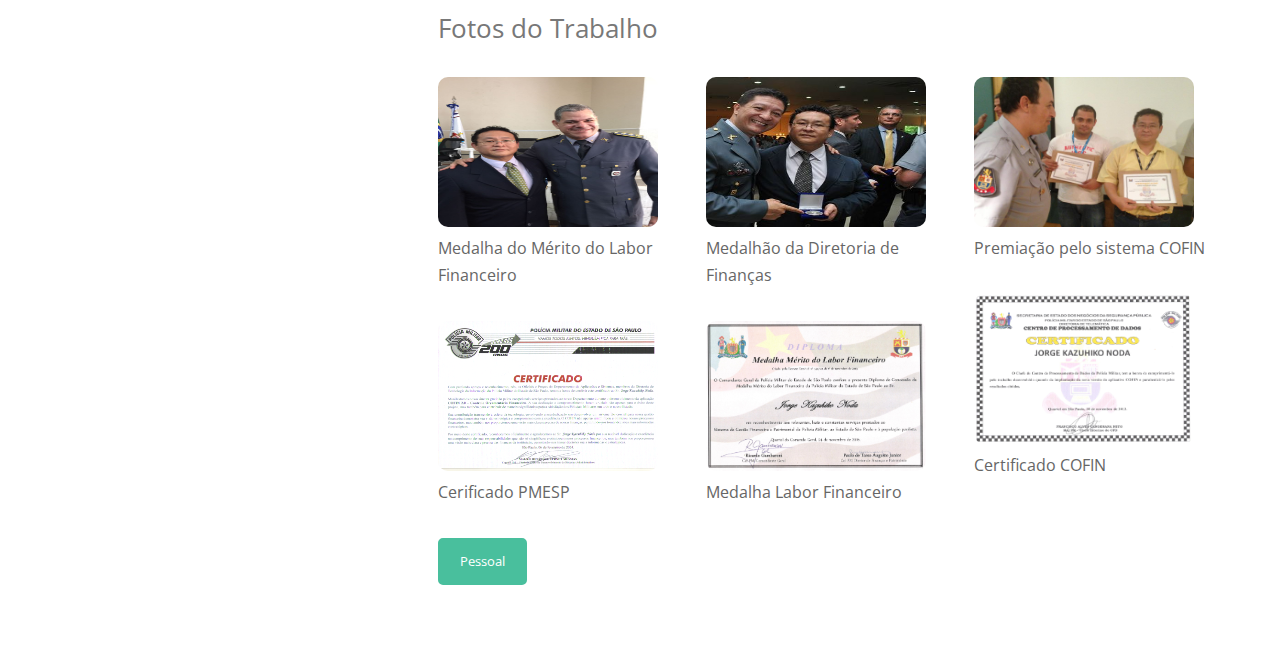
==== commit c4494ee4: "ajustes" ====
--- a/cv.html
+++ b/cv.html
@@ -26,7 +26,11 @@
         <main class="main-content">
 	        <section class="main-content-section">
                 <h2>PROFISSIONAL</h2>
-                <p>Sou um Analista de Sistemas, com formação em Tecnologia em Processamento de Dados e pós-graduação em Ciência de Dados e Transformação Digital. Possuo vasta experiência em levantamento de requisitos e desenvolvimento web, utilizando ferramentas como Visual Studio C# e Genexus, tanto no frontend quanto no backend. Minhas habilidades abrangem o uso de ASP.NET, MVC, JavaScript e TypeScript. Além disso, tenho expertise em projetos baseados em metodologias ágeis, com destaque para o Scrum. Minha trajetória profissional inclui participação em diversos projetos, com foco especial em sistemas financeiros. Destaco meu envolvimento no desenvolvimento do Sistema Financeiro da Polícia Militar de São Paulo (COFIN), que incluiu integração com o SIAFEM/SIAFISICO, assim como no Sistema Financeiro do Banco Honda e em sistemas administrativos para indústrias do ramo de fiação. Sou reconhecido pela facilidade em adquirir novas habilidades e por minha capacidade de trabalho em equipe, o que me permite contribuir de forma eficaz em projetos complexos e dinâmicos.</p>
+                <p>Sou Analista de Sistemas, formado em Tecnologia em Processamento de Dados e com pós-graduação em Ciência de Dados e Transformação Digital. Tenho ampla experiência em levantamento de requisitos e desenvolvimento web, utilizando ferramentas como Visual Studio C# e Genexus, tanto no frontend quanto no backend. Minhas competências incluem o uso de ASP.NET, MVC, JavaScript e TypeScript.
+
+                    Além disso, possuo expertise em projetos baseados em metodologias ágeis, especialmente o Scrum. Minha trajetória profissional inclui a participação em diversos projetos, com ênfase em sistemas financeiros. Destaco meu envolvimento no desenvolvimento do Sistema Financeiro da Polícia Militar de São Paulo (COFIN), que incluiu integração com o SIAFEM/SIAFISICO, bem como no Sistema Financeiro do Banco Honda e em sistemas administrativos para indústrias do ramo de fiação.
+                    
+                    Tenho facilidade em adquirir novas habilidades e trabalhar em equipe, o que me permite contribuir de forma eficaz em projetos complexos e dinâmicos.</p>
 				<!--<a href="#" title="Veja Portifolio completo" class="button-default">Veja Portifolio completo</a>-->                               
             </section>
 
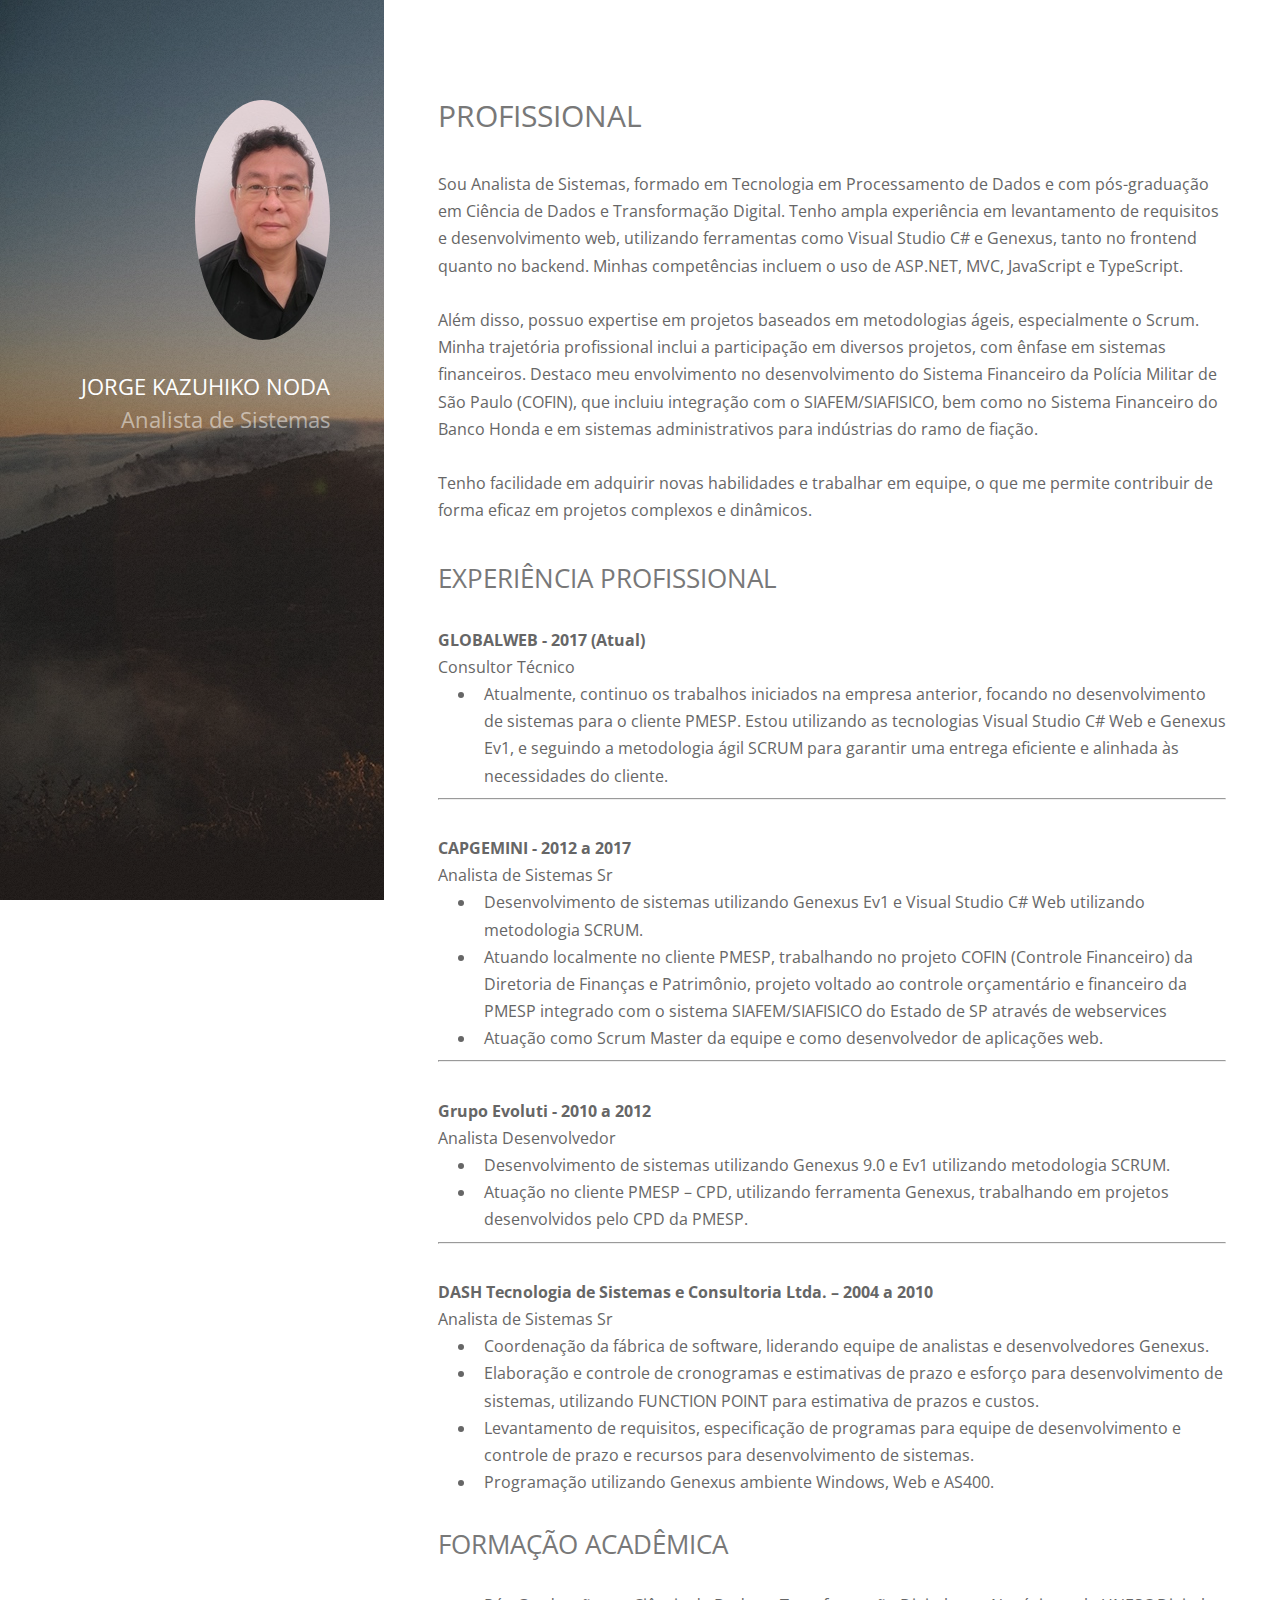
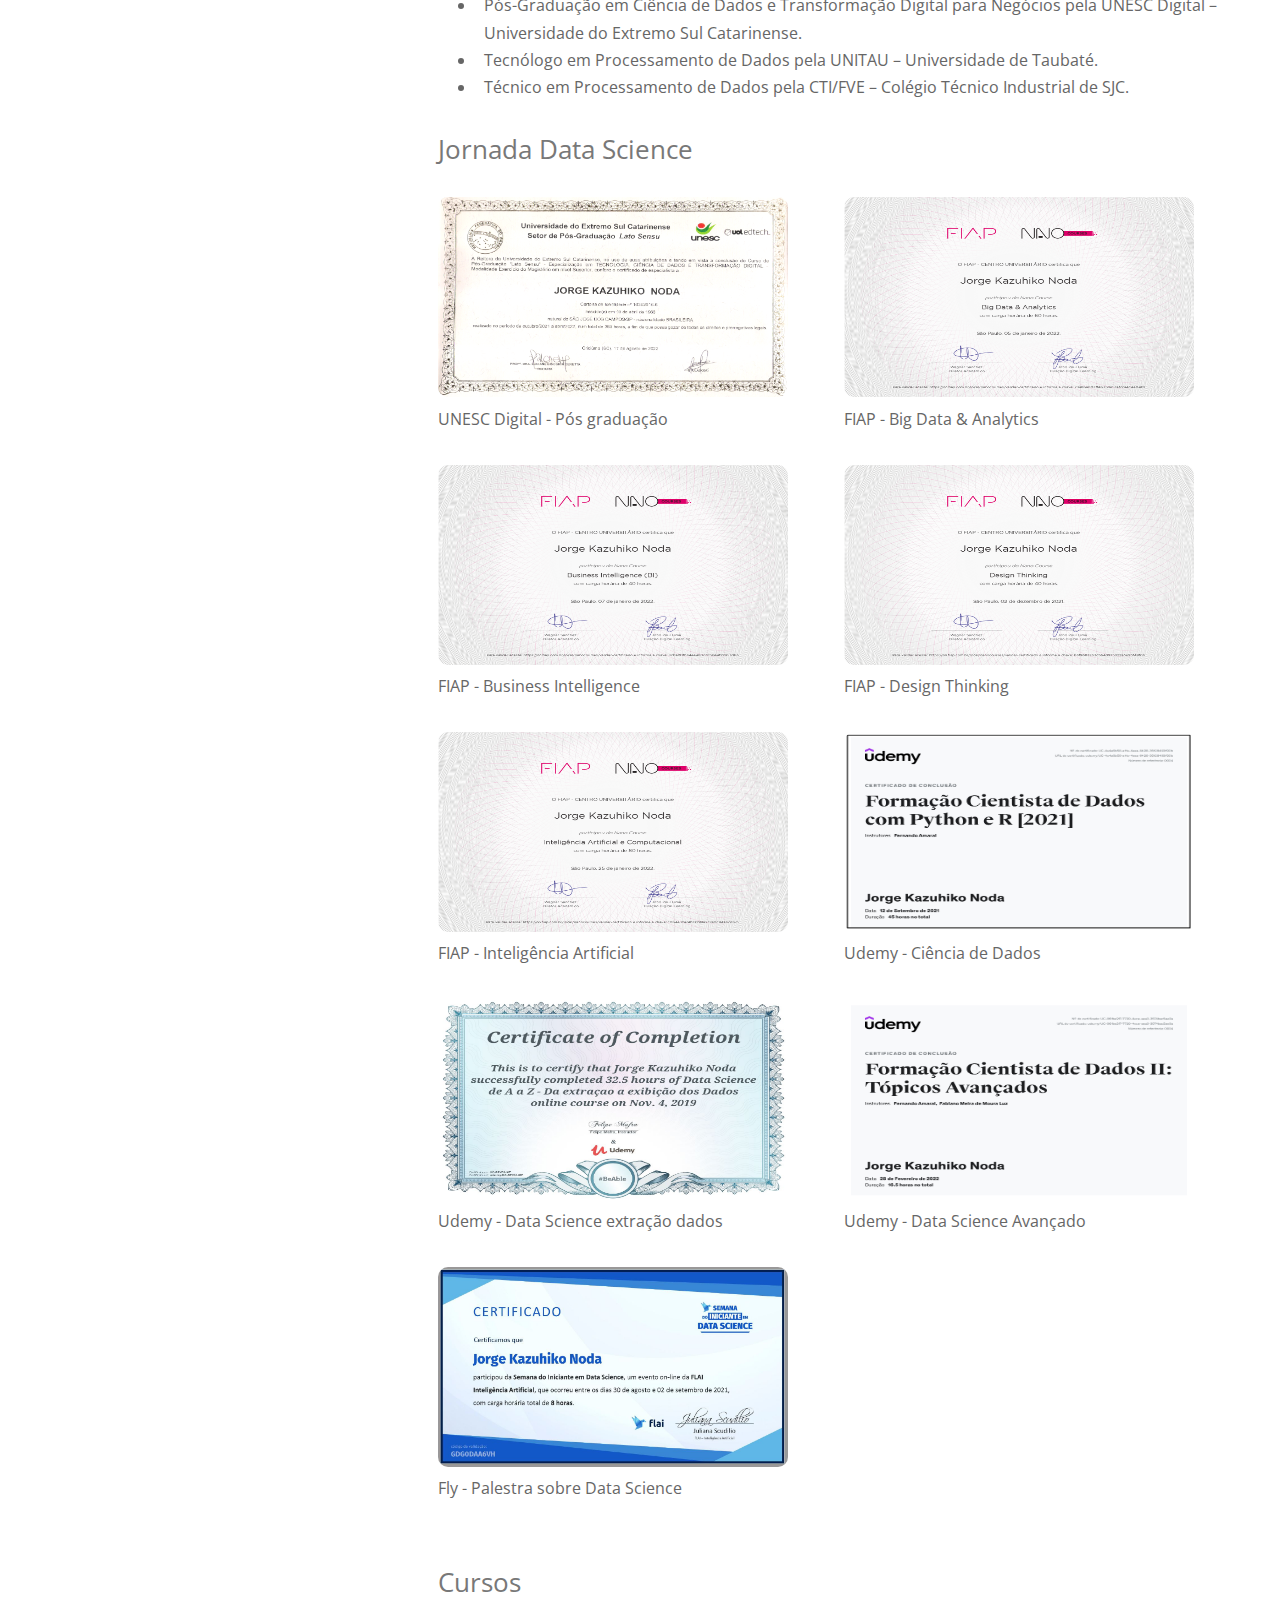
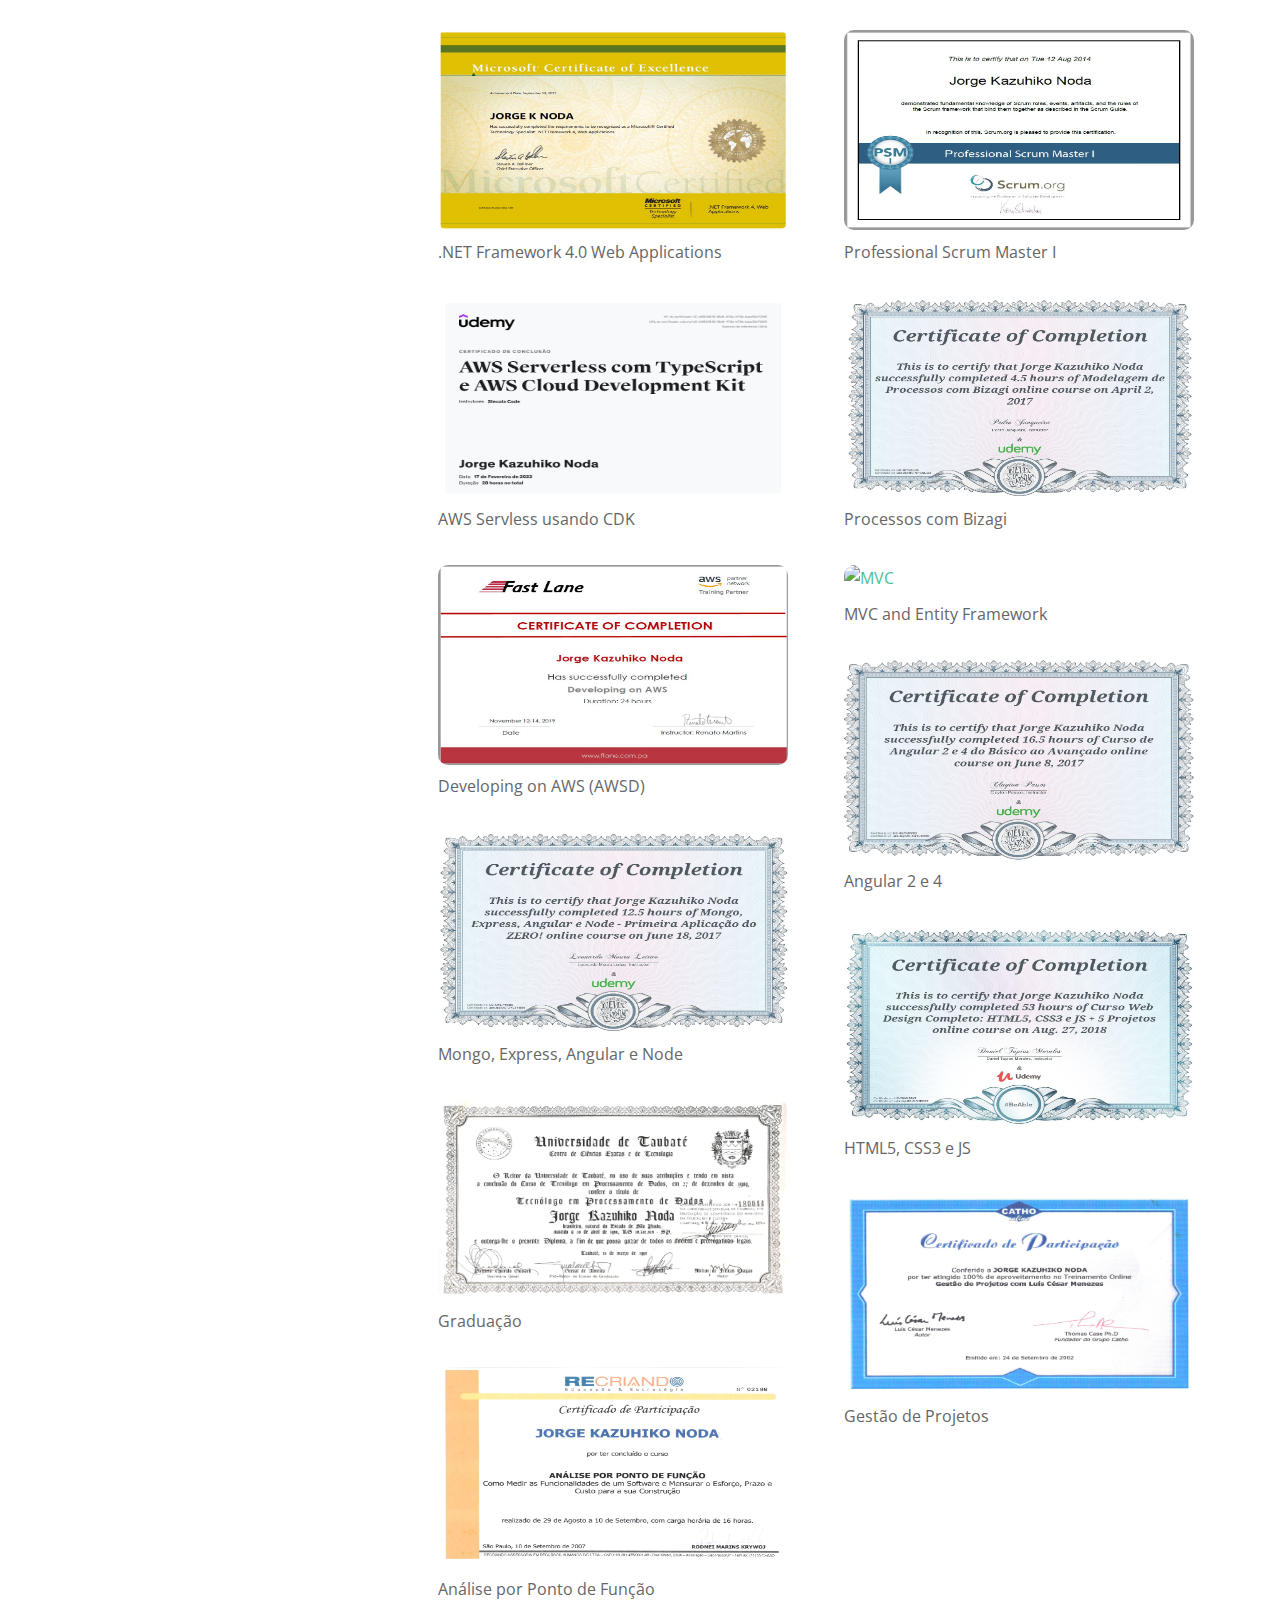
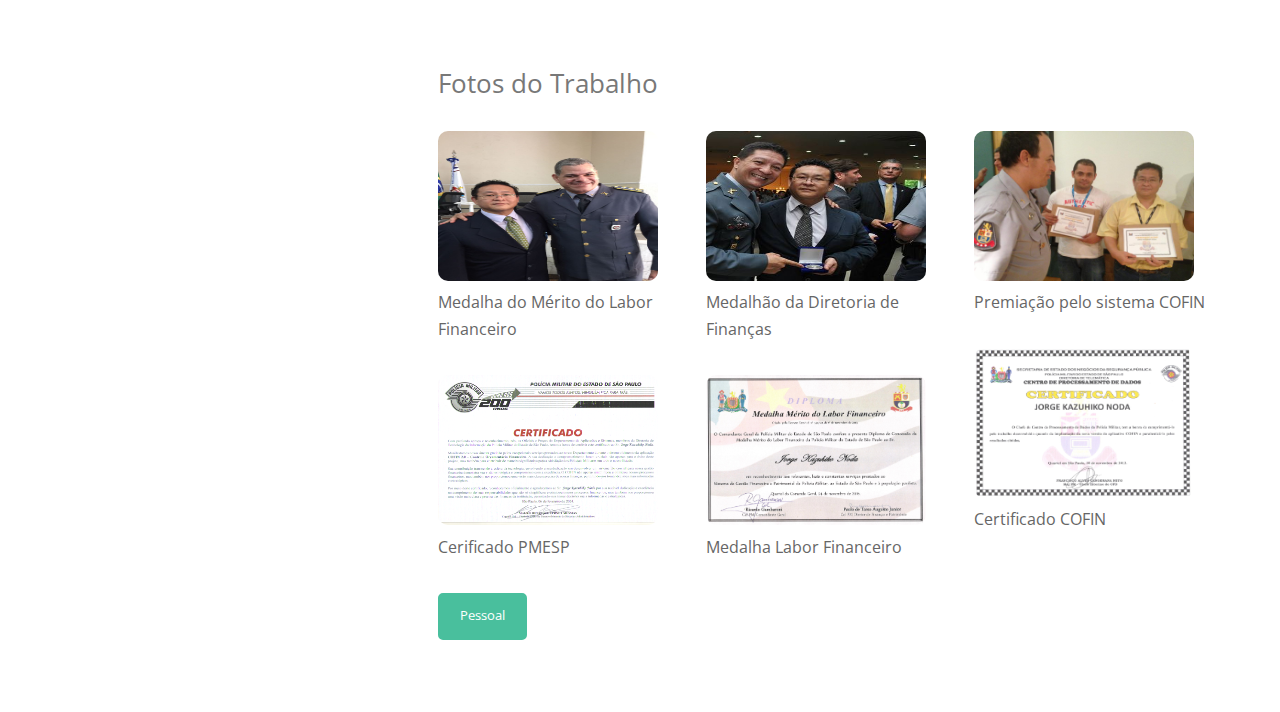
==== commit 8f2b1057: "ajustes" ====
--- a/cv.html
+++ b/cv.html
@@ -27,9 +27,9 @@
 	        <section class="main-content-section">
                 <h2>PROFISSIONAL</h2>
                 <p>Sou Analista de Sistemas, formado em Tecnologia em Processamento de Dados e com pós-graduação em Ciência de Dados e Transformação Digital. Tenho ampla experiência em levantamento de requisitos e desenvolvimento web, utilizando ferramentas como Visual Studio C# e Genexus, tanto no frontend quanto no backend. Minhas competências incluem o uso de ASP.NET, MVC, JavaScript e TypeScript.
-
+                    <br/><br/>
                     Além disso, possuo expertise em projetos baseados em metodologias ágeis, especialmente o Scrum. Minha trajetória profissional inclui a participação em diversos projetos, com ênfase em sistemas financeiros. Destaco meu envolvimento no desenvolvimento do Sistema Financeiro da Polícia Militar de São Paulo (COFIN), que incluiu integração com o SIAFEM/SIAFISICO, bem como no Sistema Financeiro do Banco Honda e em sistemas administrativos para indústrias do ramo de fiação.
-                    
+                    <br/><br/>                
                     Tenho facilidade em adquirir novas habilidades e trabalhar em equipe, o que me permite contribuir de forma eficaz em projetos complexos e dinâmicos.</p>
 				<!--<a href="#" title="Veja Portifolio completo" class="button-default">Veja Portifolio completo</a>-->                               
             </section>
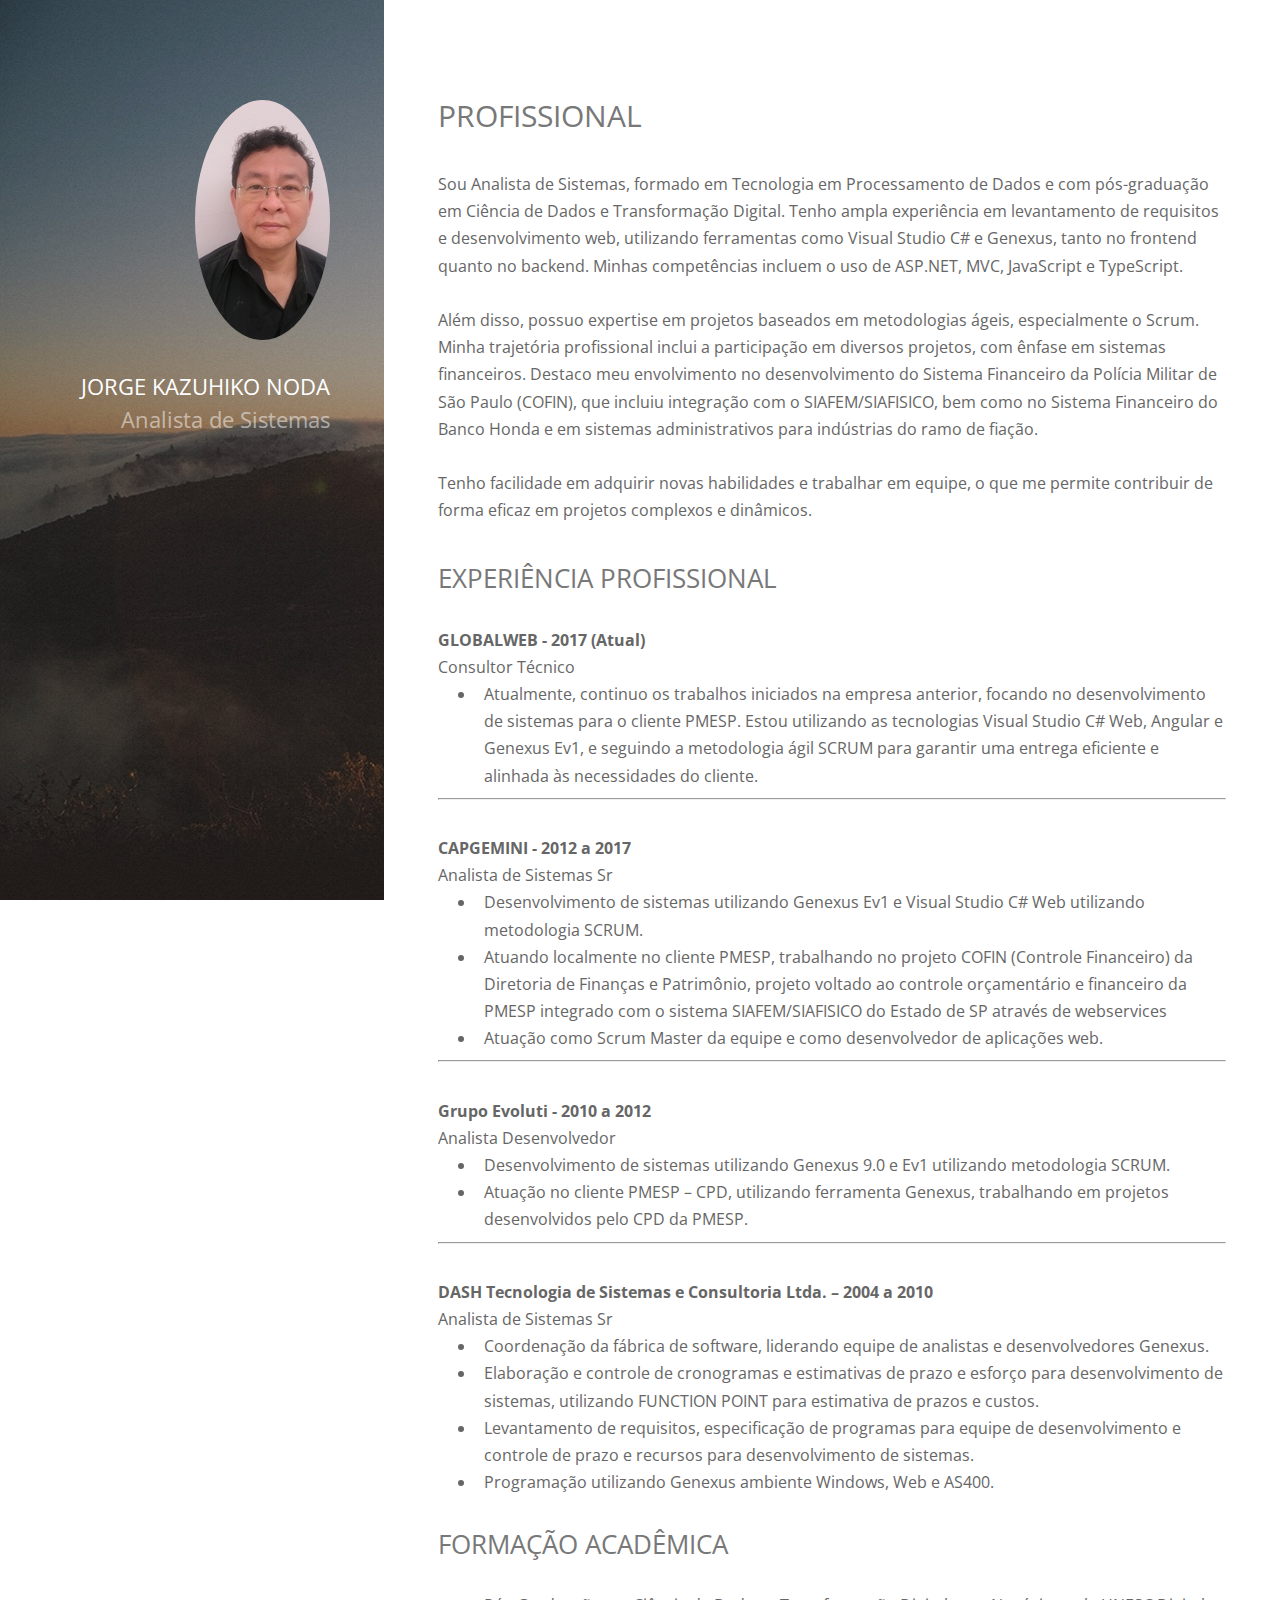
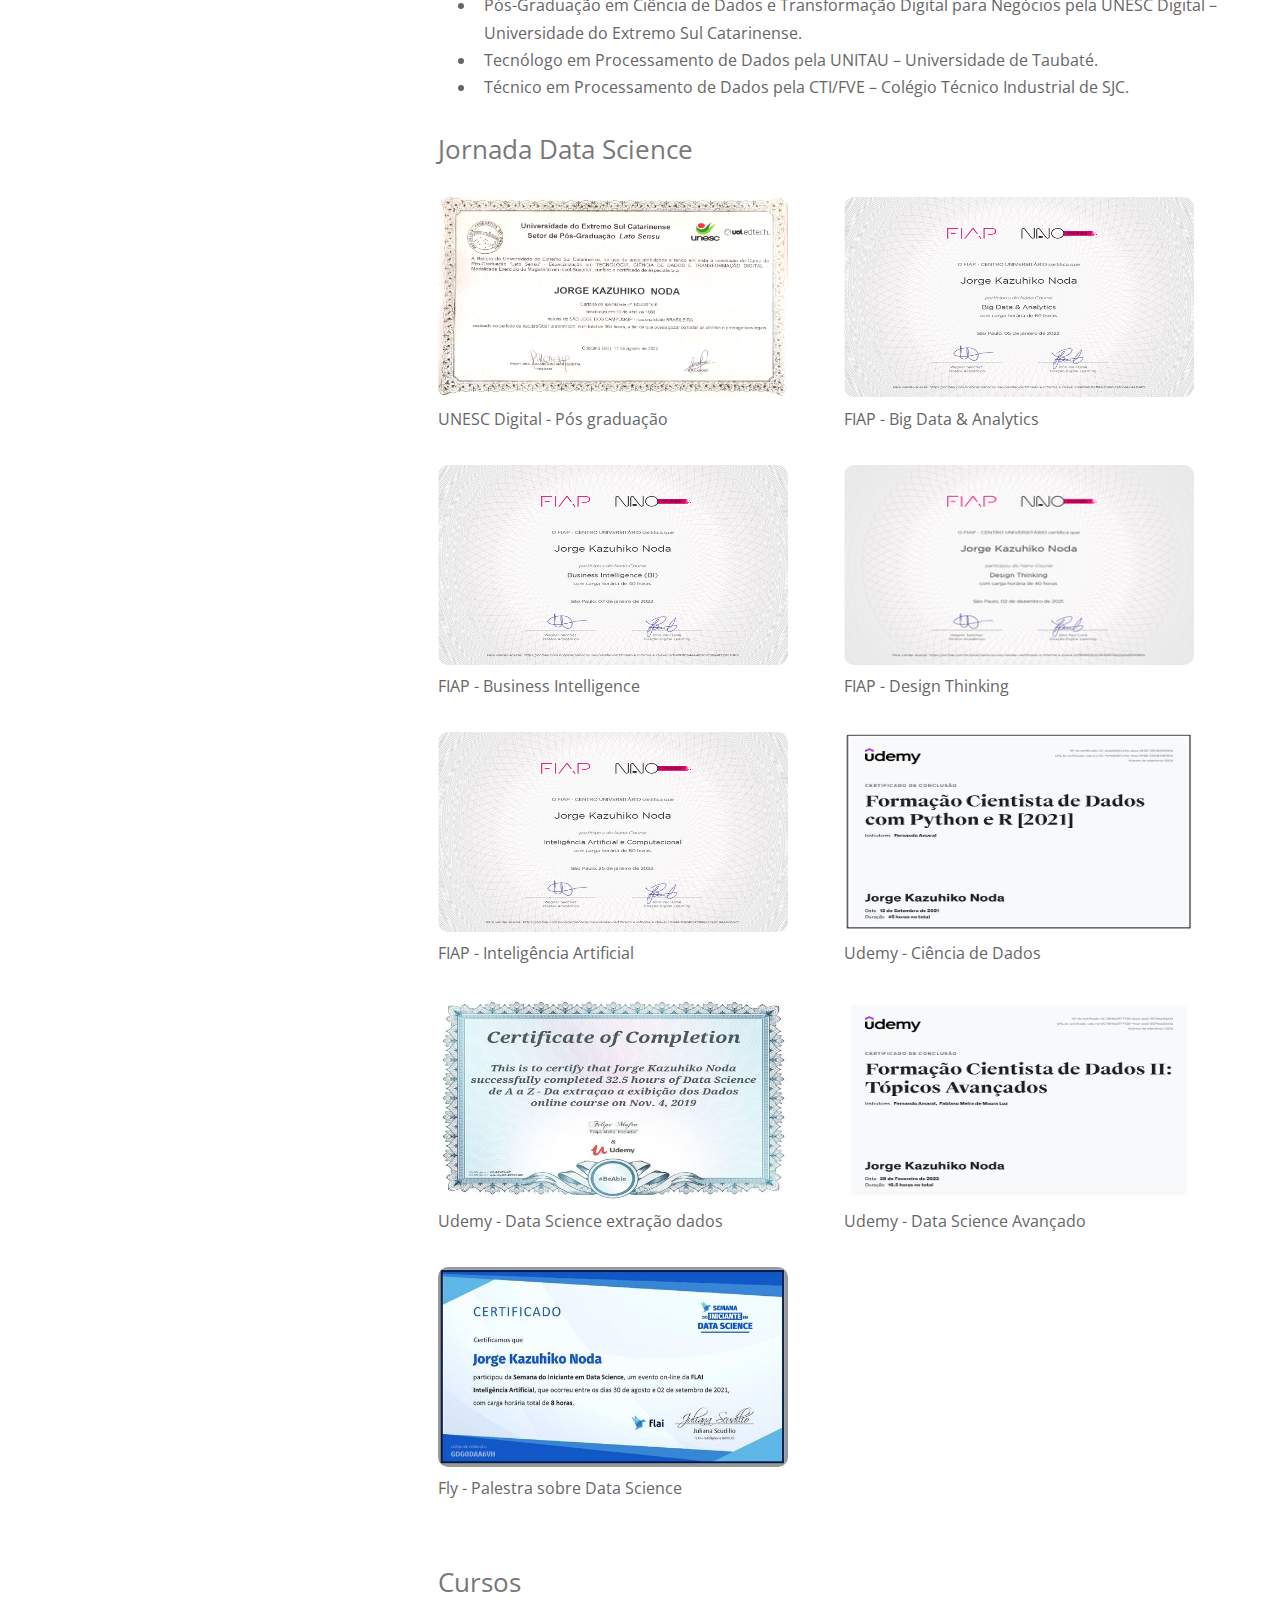
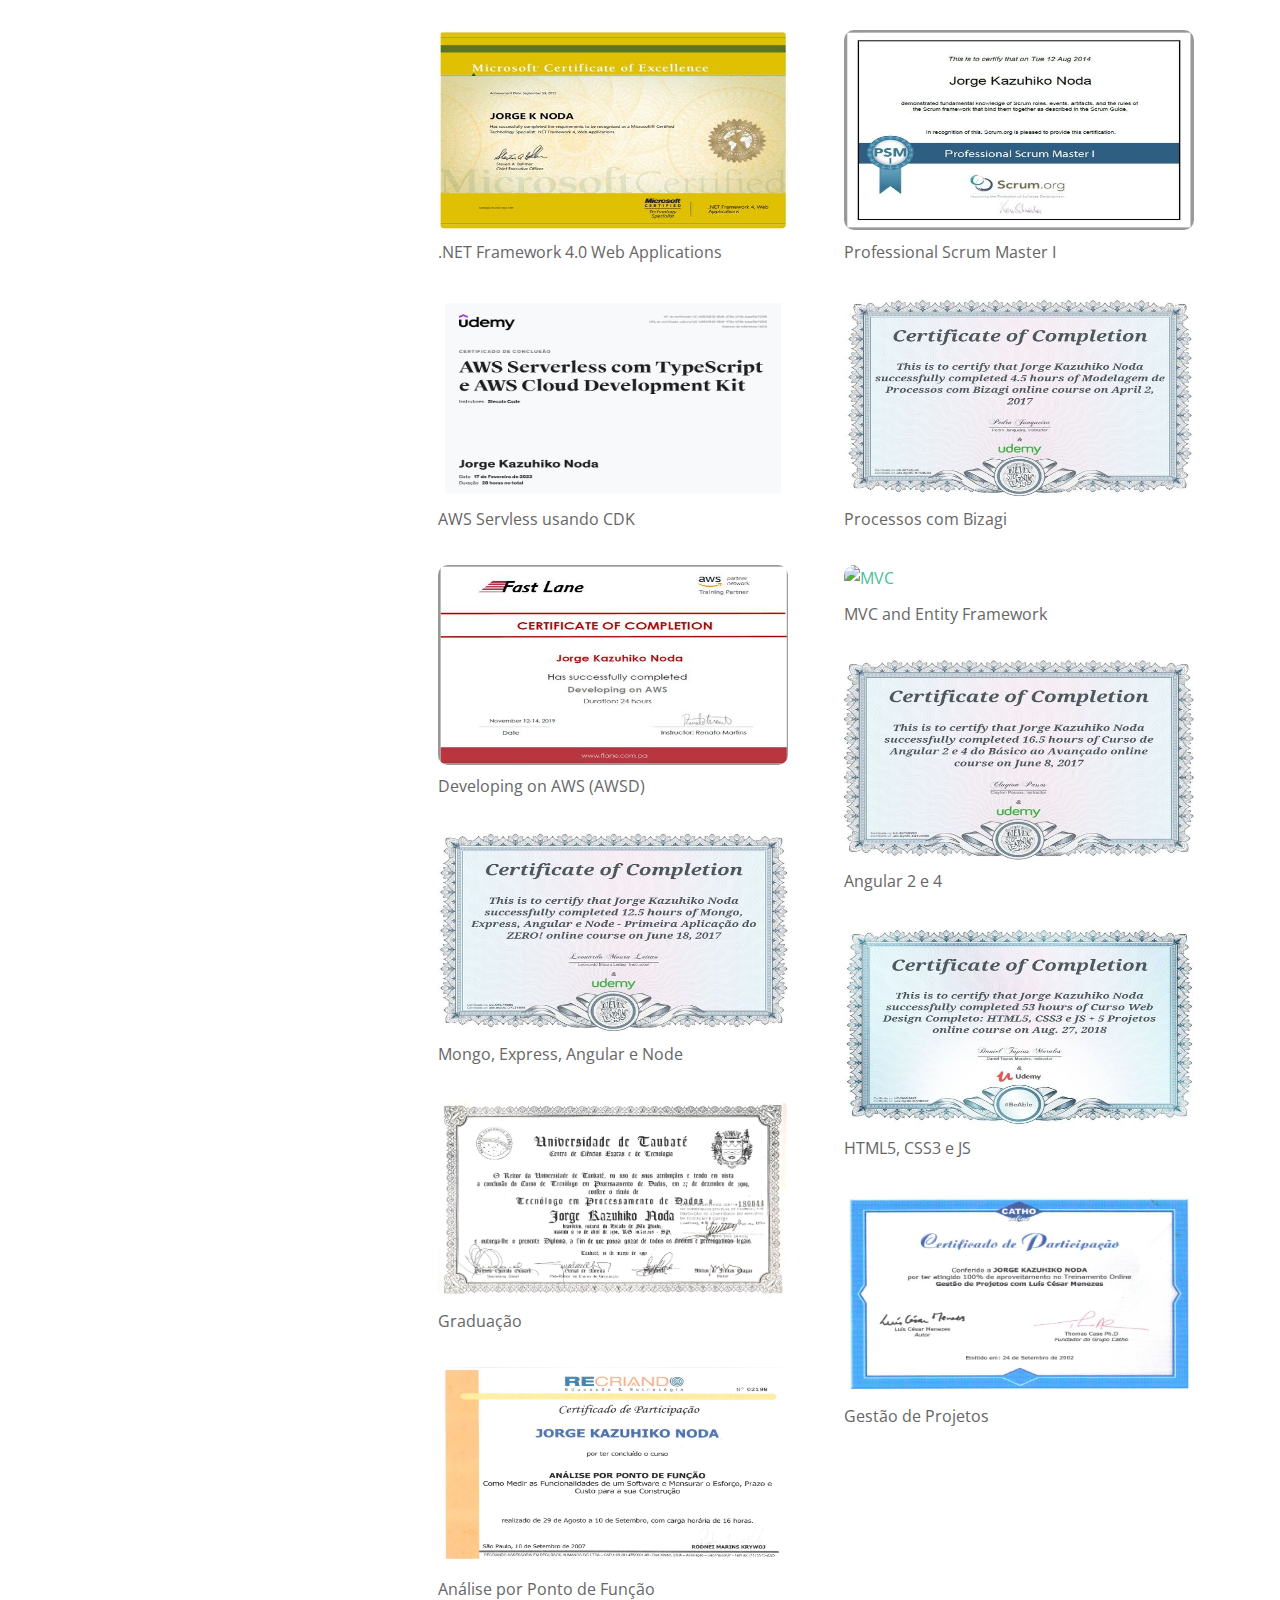
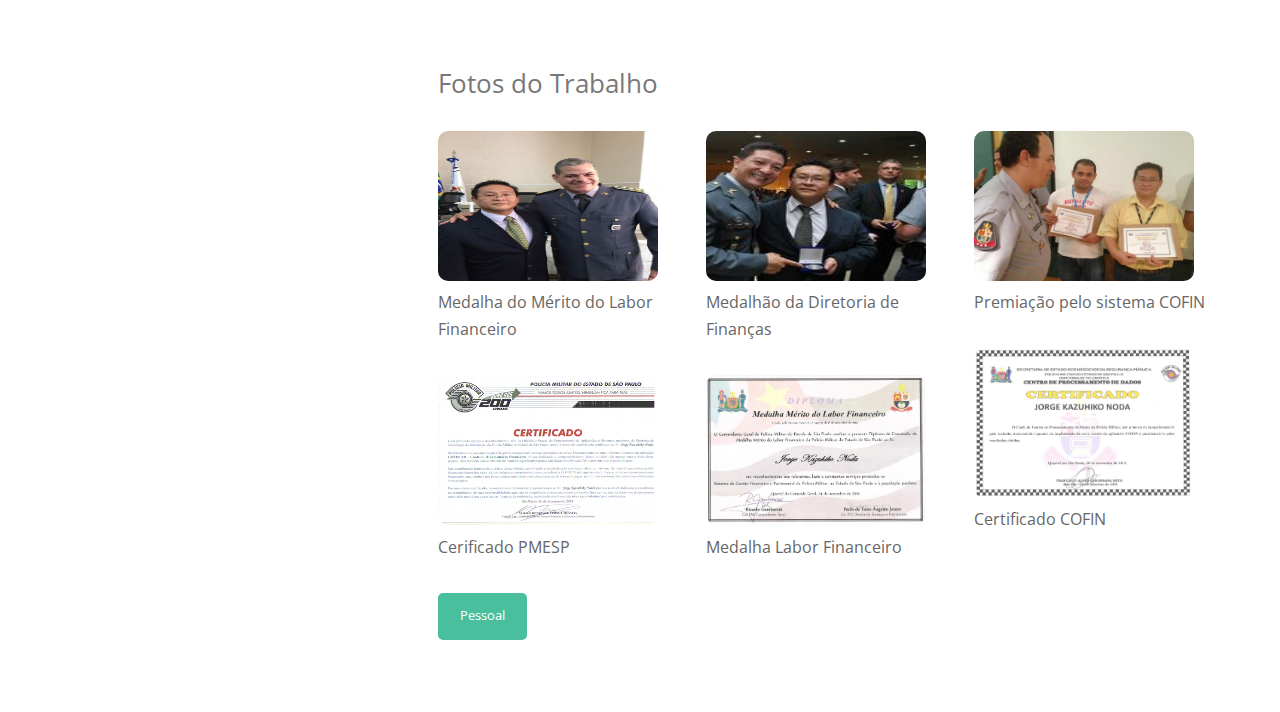
==== commit c643bf9a: "Atualizacao Imagens" ====
--- a/cv.html
+++ b/cv.html
@@ -40,7 +40,7 @@
 				<br>Consultor Técnico
 				<div style="padding-left:20px">
 					<ul>
-						<li>Atualmente, continuo os trabalhos iniciados na empresa anterior, focando no desenvolvimento de sistemas para o cliente PMESP. Estou utilizando as tecnologias Visual Studio C# Web e Genexus Ev1, e seguindo a metodologia ágil SCRUM para garantir uma entrega eficiente e alinhada às necessidades do cliente.</li>
+						<li>Atualmente, continuo os trabalhos iniciados na empresa anterior, focando no desenvolvimento de sistemas para o cliente PMESP. Estou utilizando as tecnologias Visual Studio C# Web, Angular e Genexus Ev1, e seguindo a metodologia ágil SCRUM para garantir uma entrega eficiente e alinhada às necessidades do cliente.</li>
 					</ul>				
 				</div>
 				<hr>
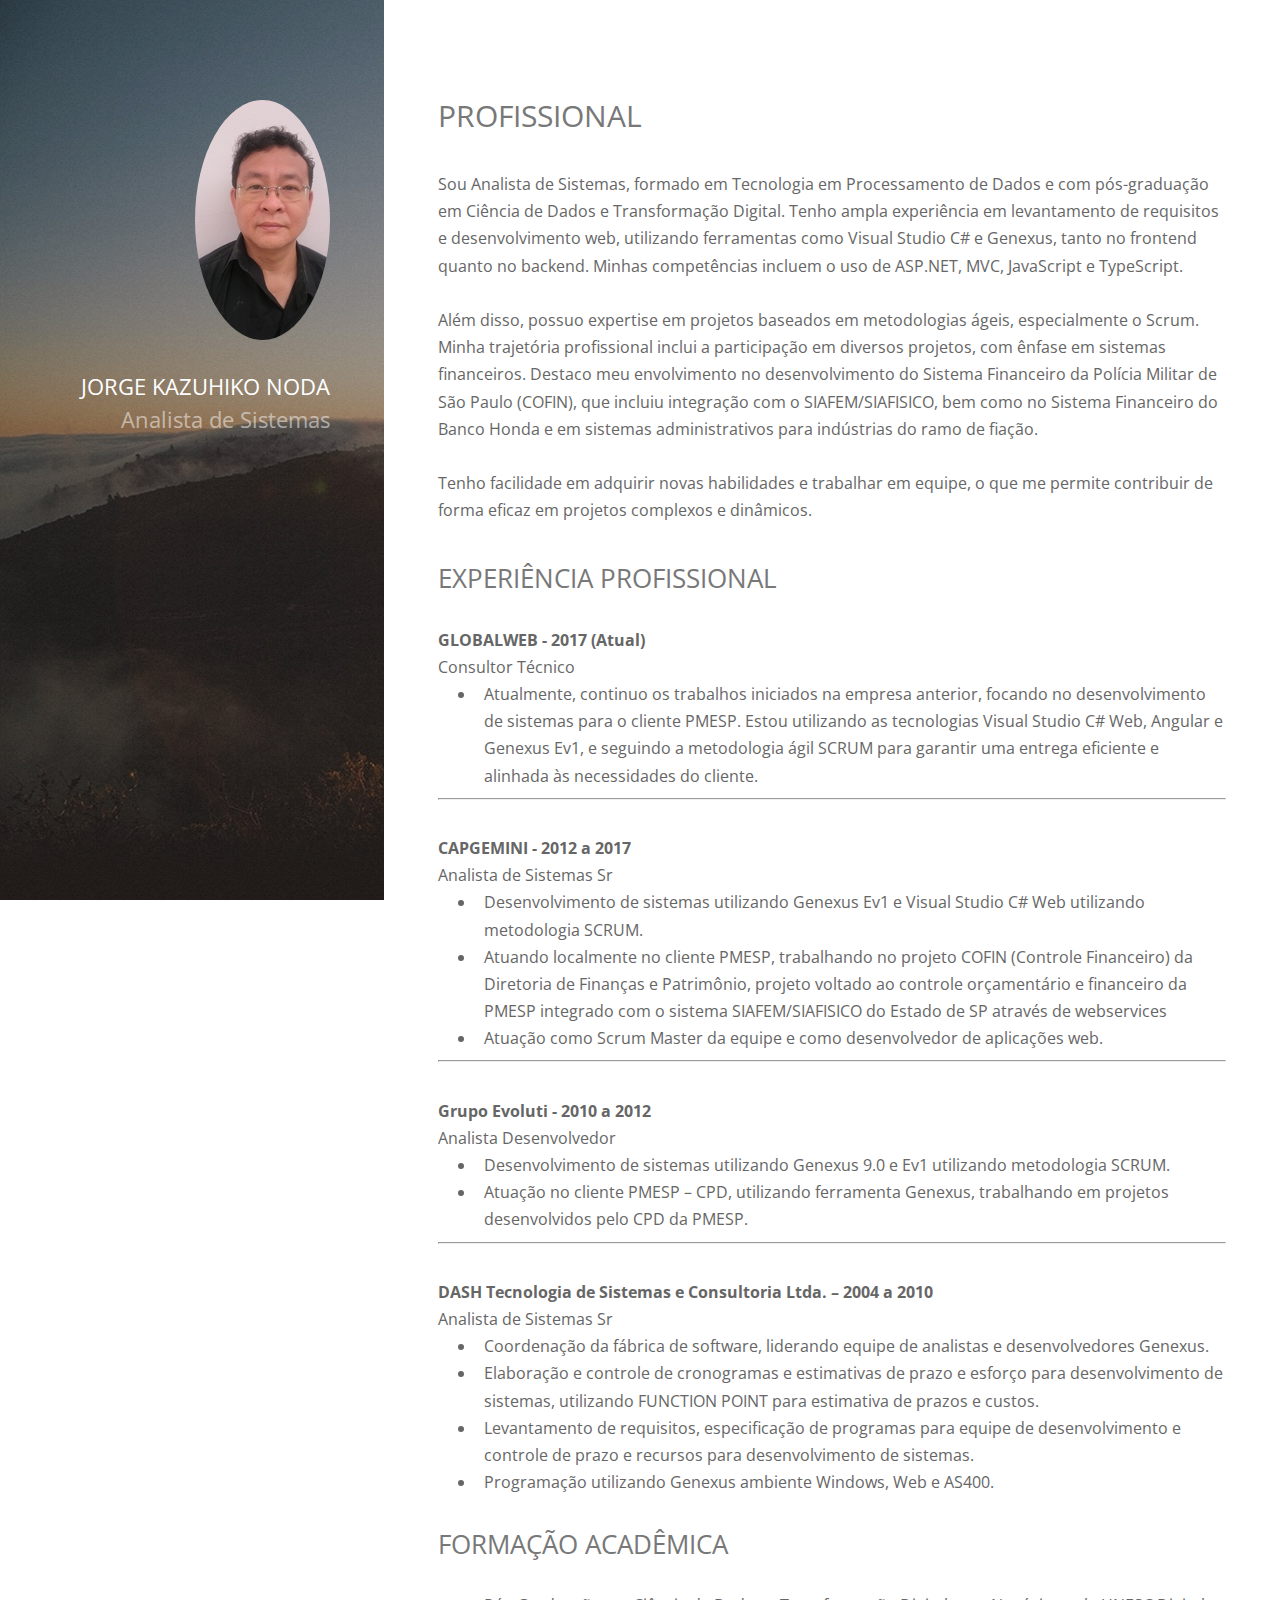
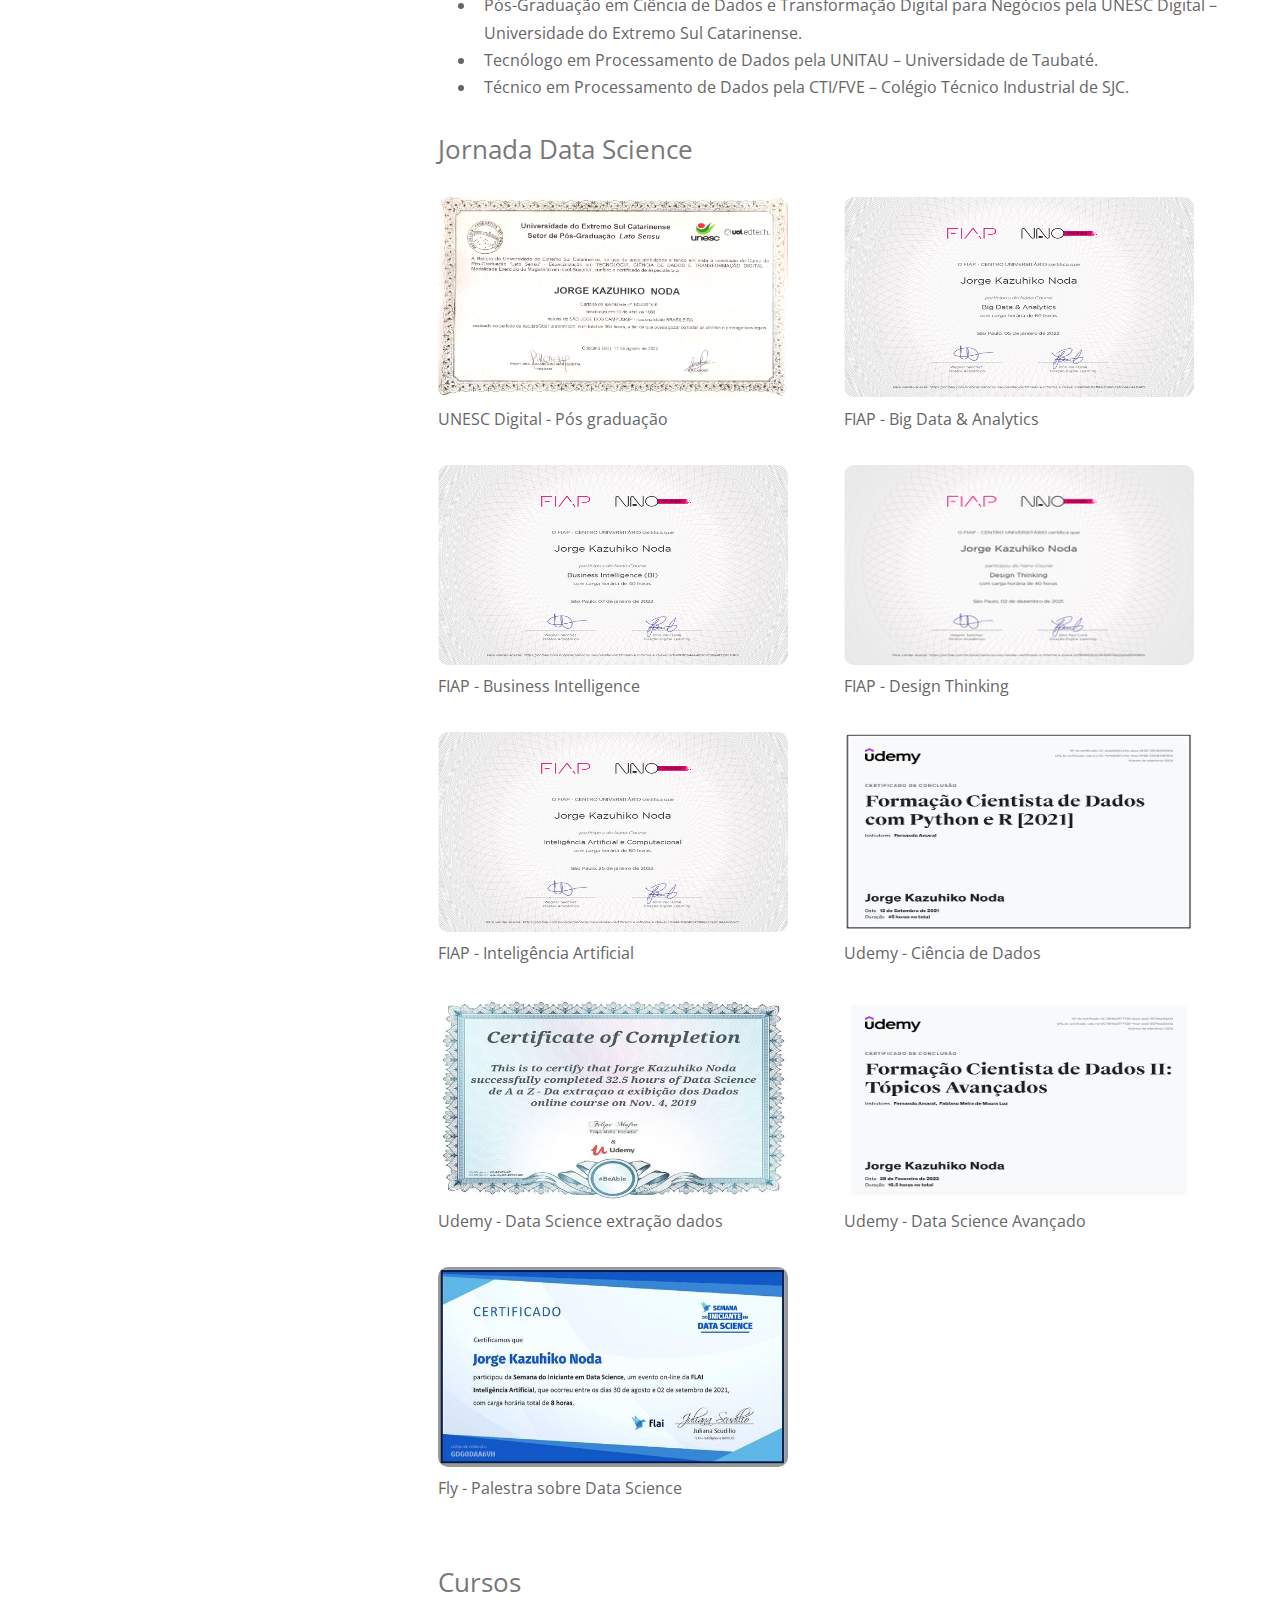
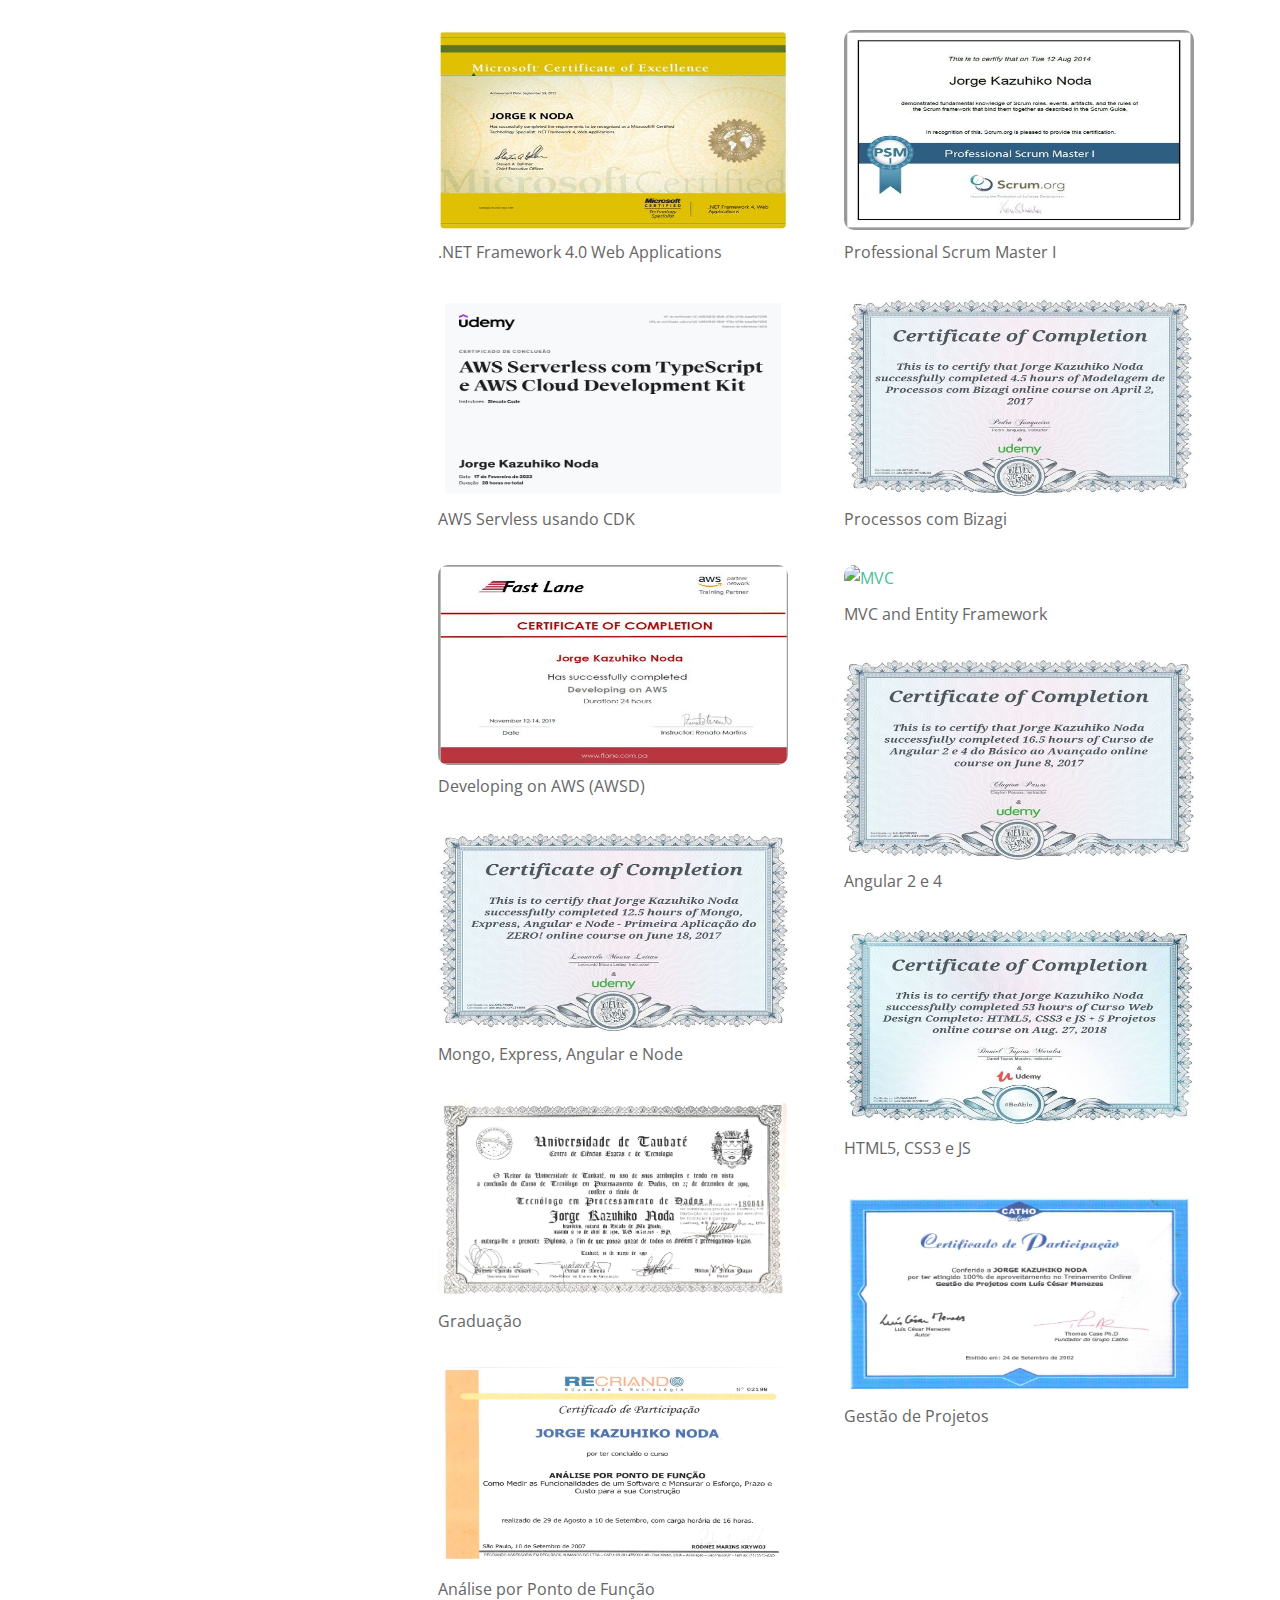
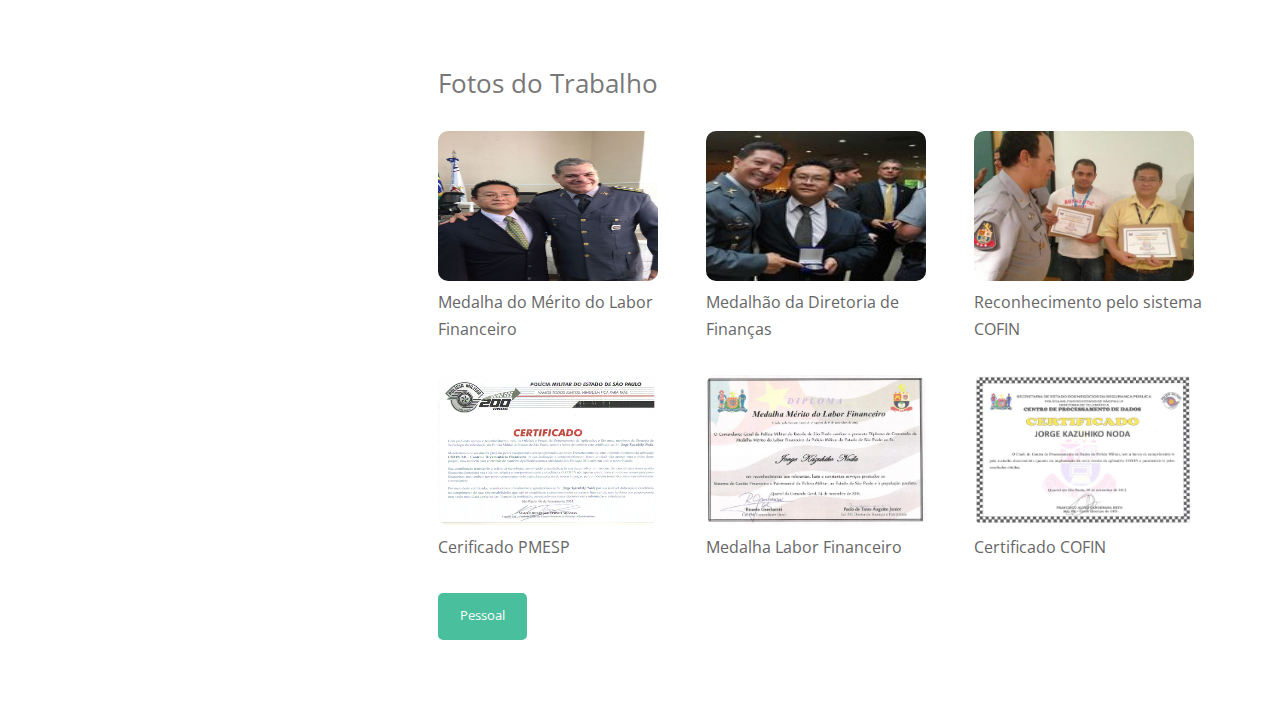
==== commit 19f004fa: "ajustes" ====
--- a/cv.html
+++ b/cv.html
@@ -299,7 +299,7 @@
                             <a class="imagem-link" href="images/trabalho/prof02.jpg">
                                 <img src="images/trabalho/prof02.jpg" alt="prof02" width="220" height="150">
                             </a>
-                            <p class="recent-works-card-title">Premiação pelo sistema COFIN</p>
+                            <p class="recent-works-card-title">Reconhecimento pelo sistema COFIN</p>
 							<!--<p>Lorem ipsum dolor sit amet nisl sed nullam feugiat.</p>-->
                         </article>
 
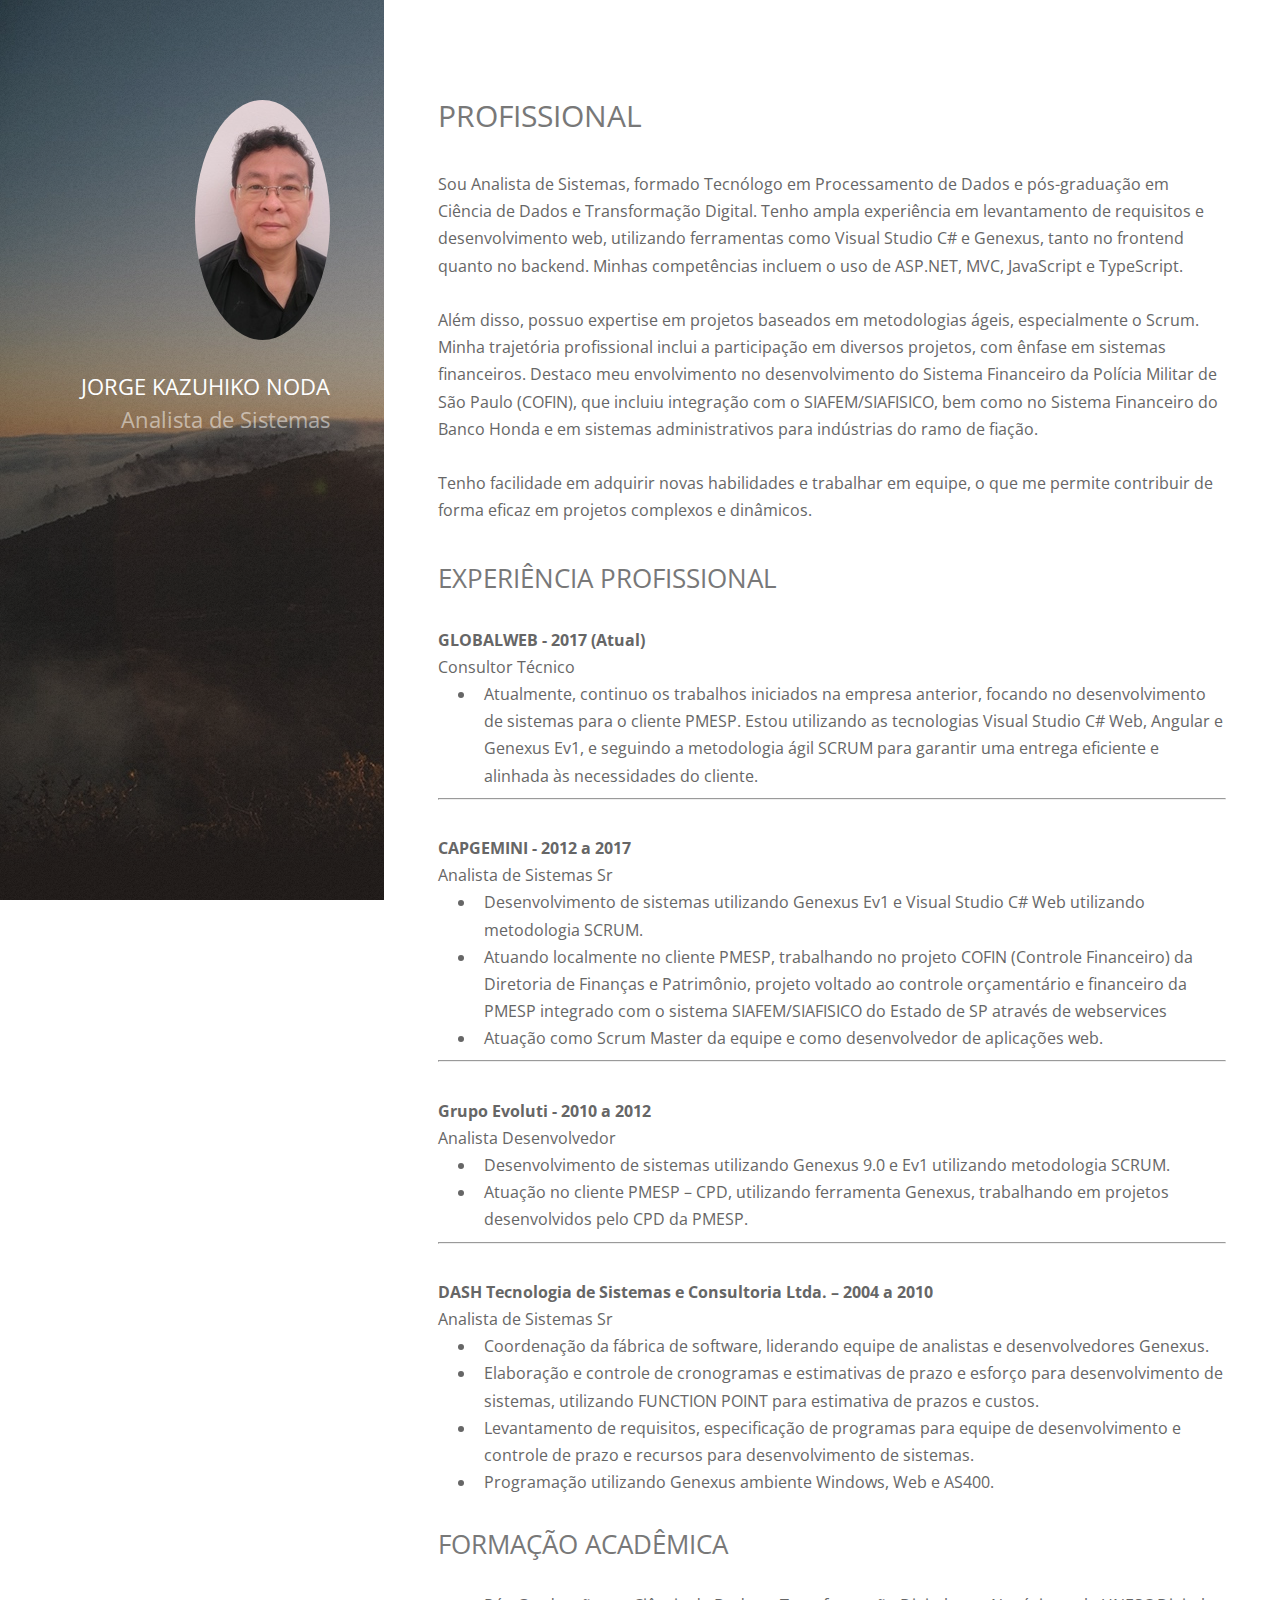
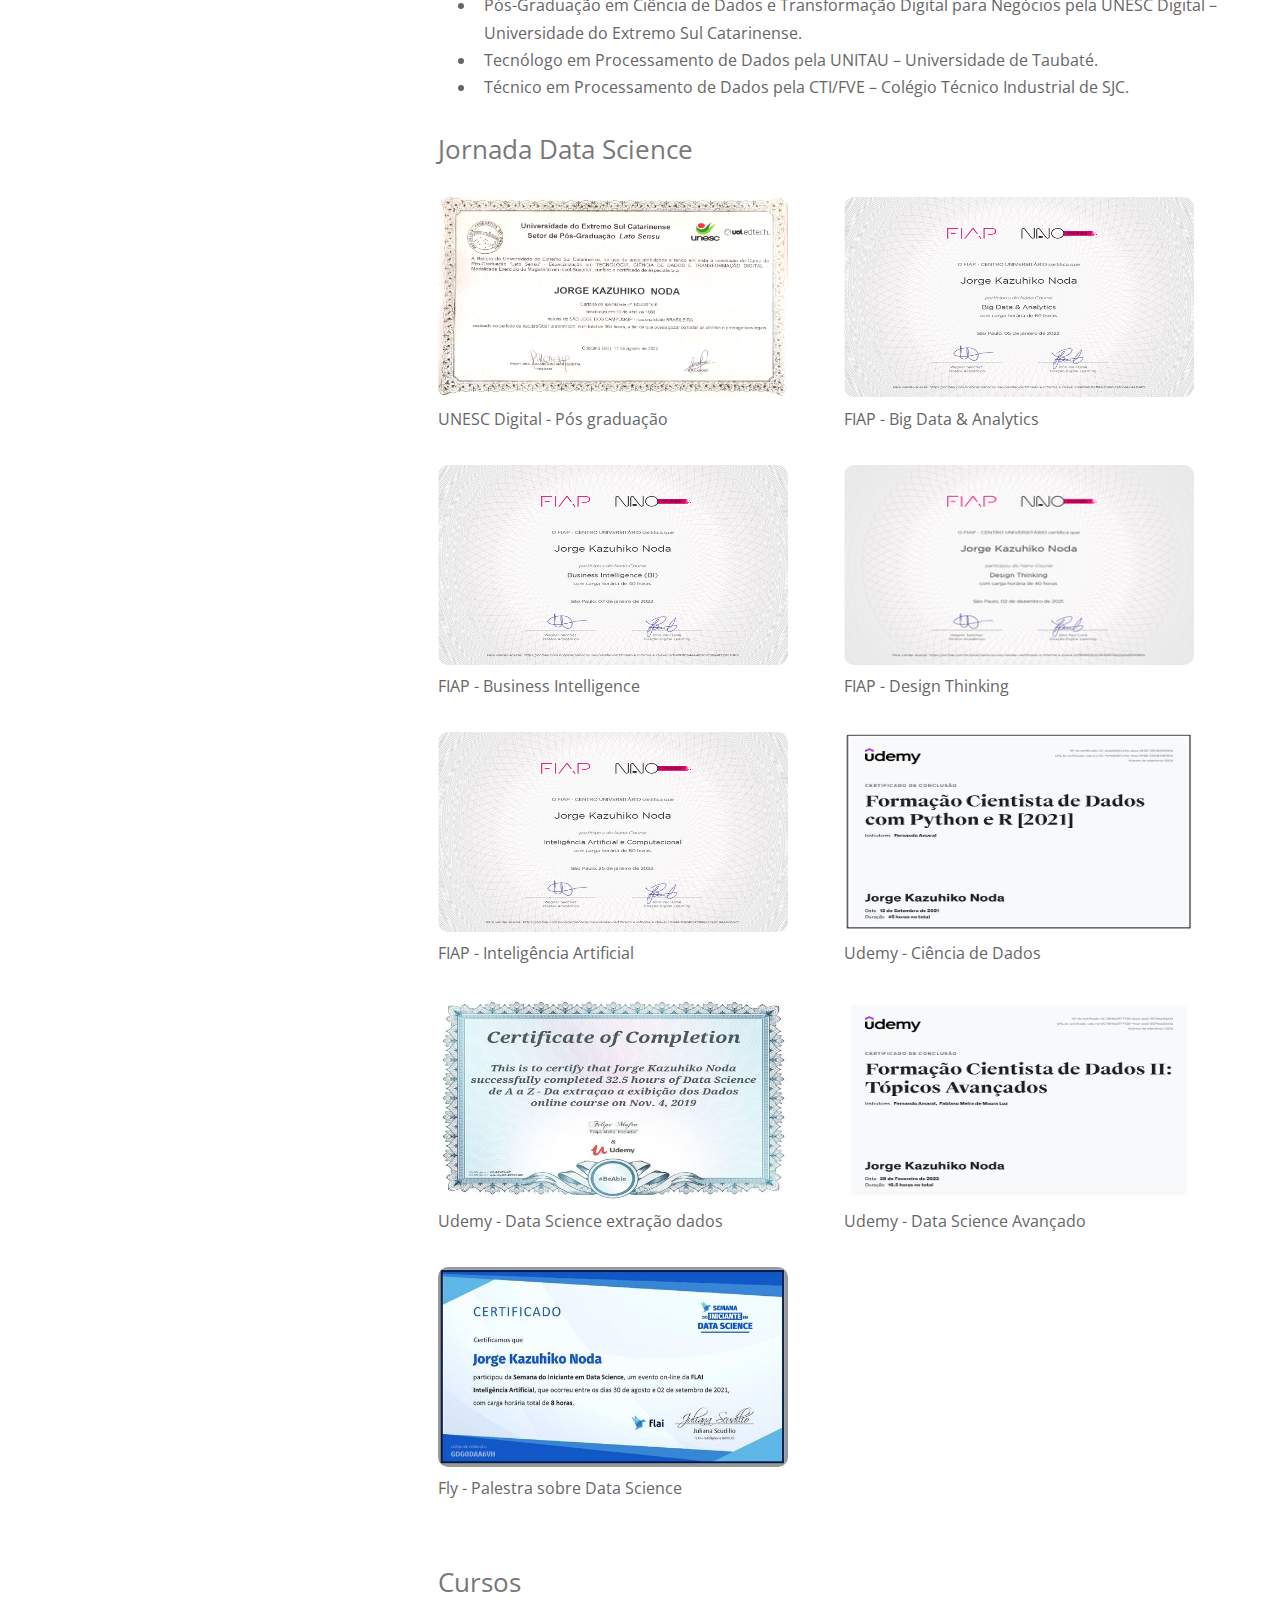
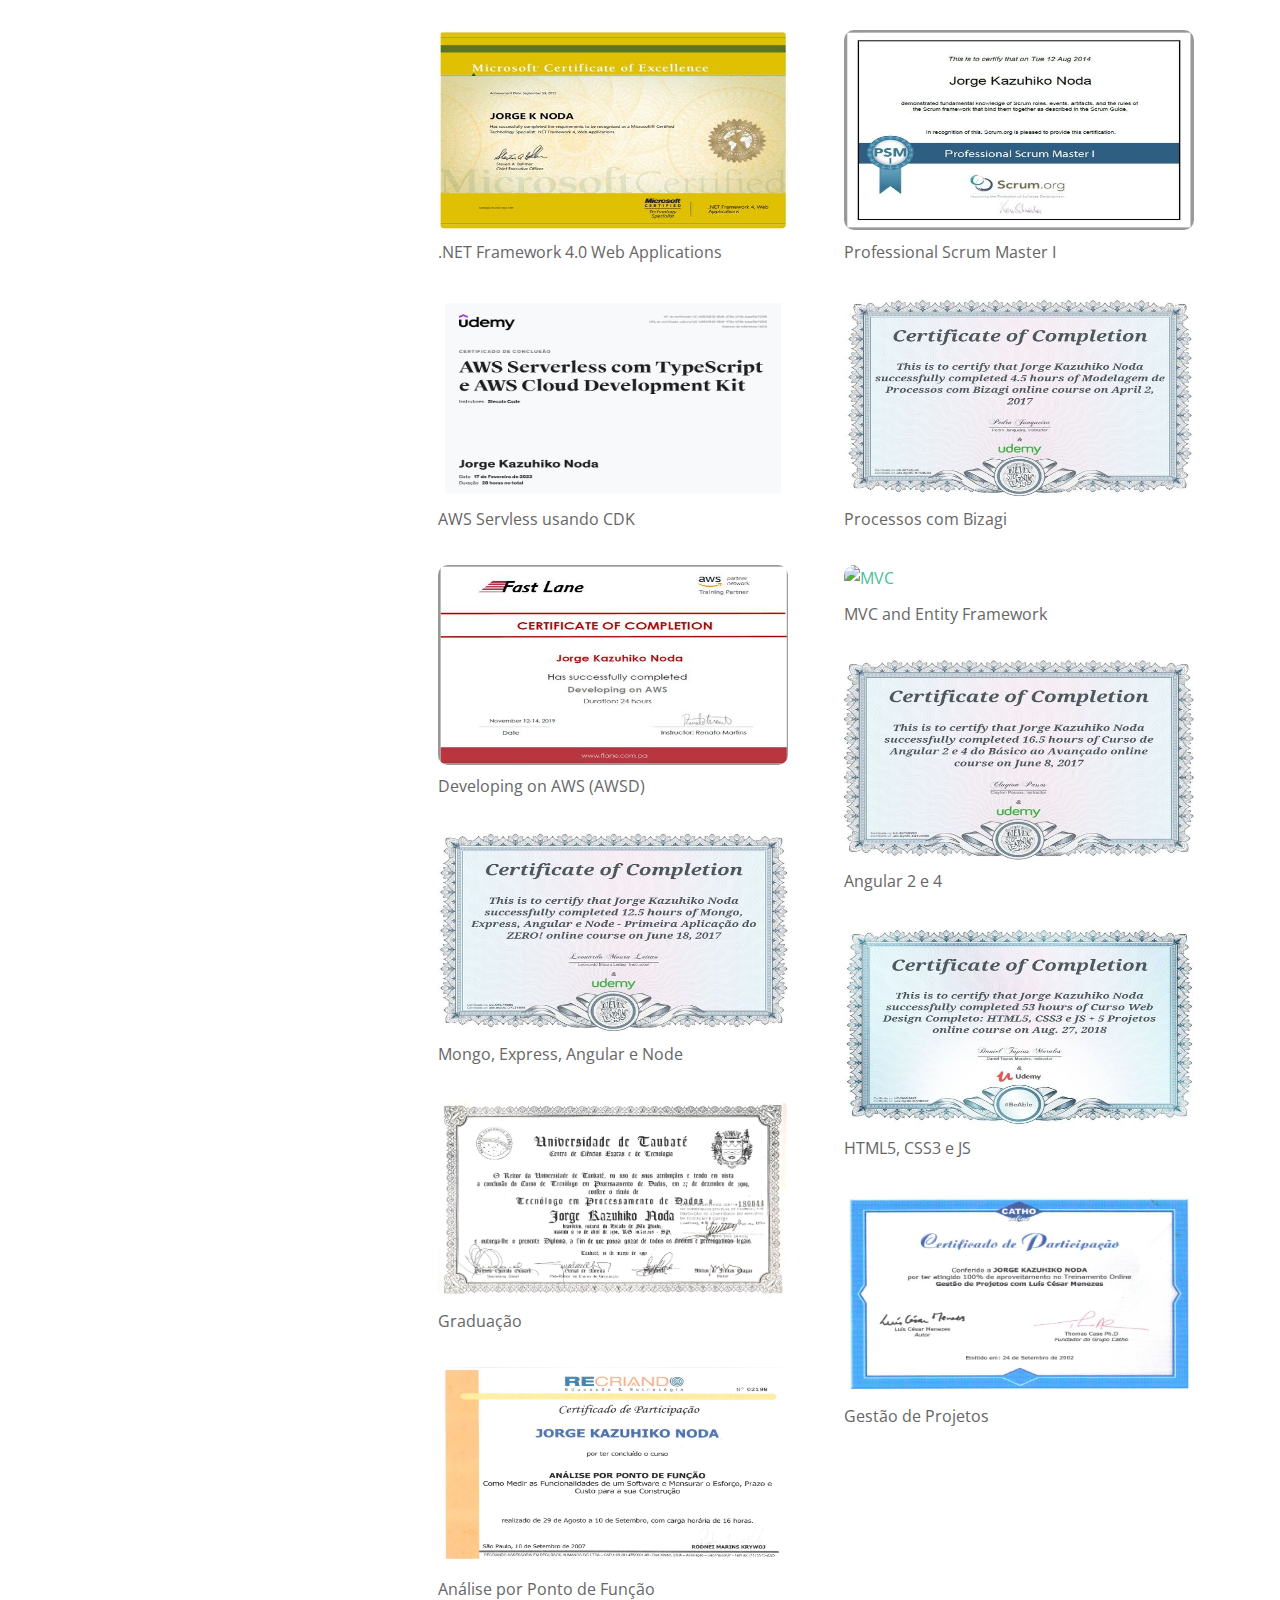
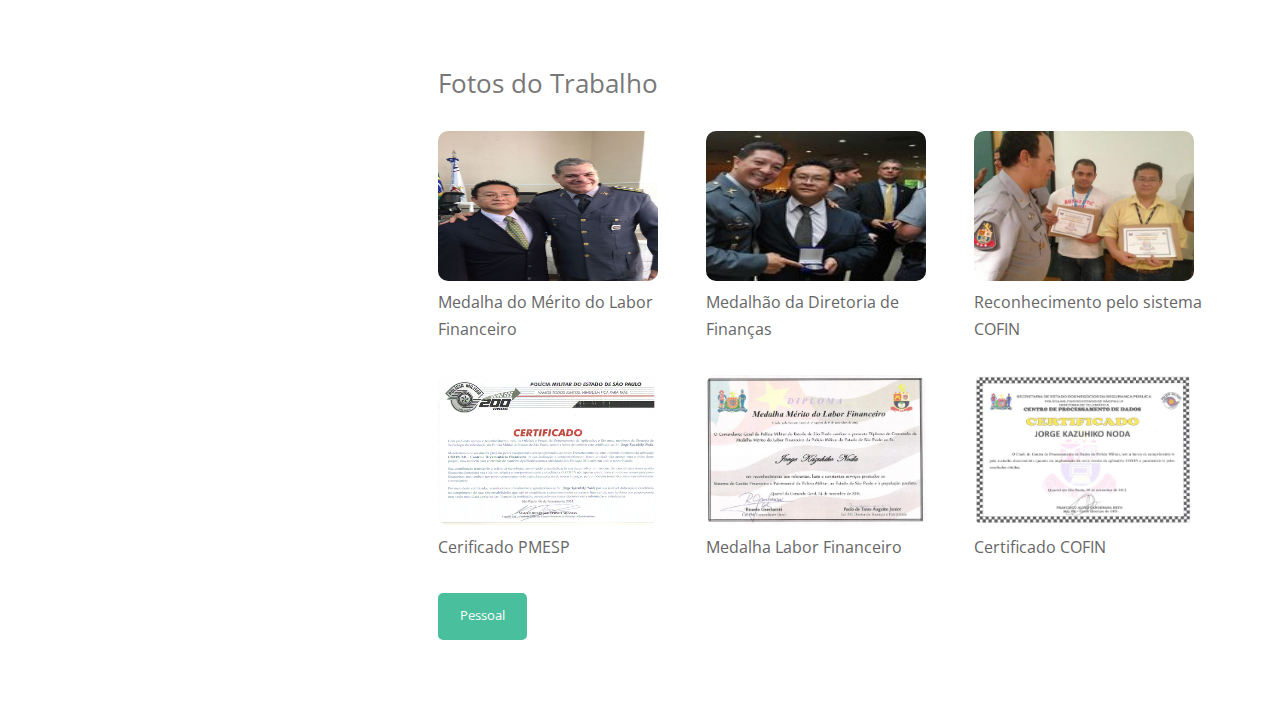
==== commit 96dfef1b: "ajustes" ====
--- a/cv.html
+++ b/cv.html
@@ -26,7 +26,7 @@
         <main class="main-content">
 	        <section class="main-content-section">
                 <h2>PROFISSIONAL</h2>
-                <p>Sou Analista de Sistemas, formado em Tecnologia em Processamento de Dados e com pós-graduação em Ciência de Dados e Transformação Digital. Tenho ampla experiência em levantamento de requisitos e desenvolvimento web, utilizando ferramentas como Visual Studio C# e Genexus, tanto no frontend quanto no backend. Minhas competências incluem o uso de ASP.NET, MVC, JavaScript e TypeScript.
+                <p>Sou Analista de Sistemas, formado Tecnólogo em Processamento de Dados e pós-graduação em Ciência de Dados e Transformação Digital. Tenho ampla experiência em levantamento de requisitos e desenvolvimento web, utilizando ferramentas como Visual Studio C# e Genexus, tanto no frontend quanto no backend. Minhas competências incluem o uso de ASP.NET, MVC, JavaScript e TypeScript.
                     <br/><br/>
                     Além disso, possuo expertise em projetos baseados em metodologias ágeis, especialmente o Scrum. Minha trajetória profissional inclui a participação em diversos projetos, com ênfase em sistemas financeiros. Destaco meu envolvimento no desenvolvimento do Sistema Financeiro da Polícia Militar de São Paulo (COFIN), que incluiu integração com o SIAFEM/SIAFISICO, bem como no Sistema Financeiro do Banco Honda e em sistemas administrativos para indústrias do ramo de fiação.
                     <br/><br/>                
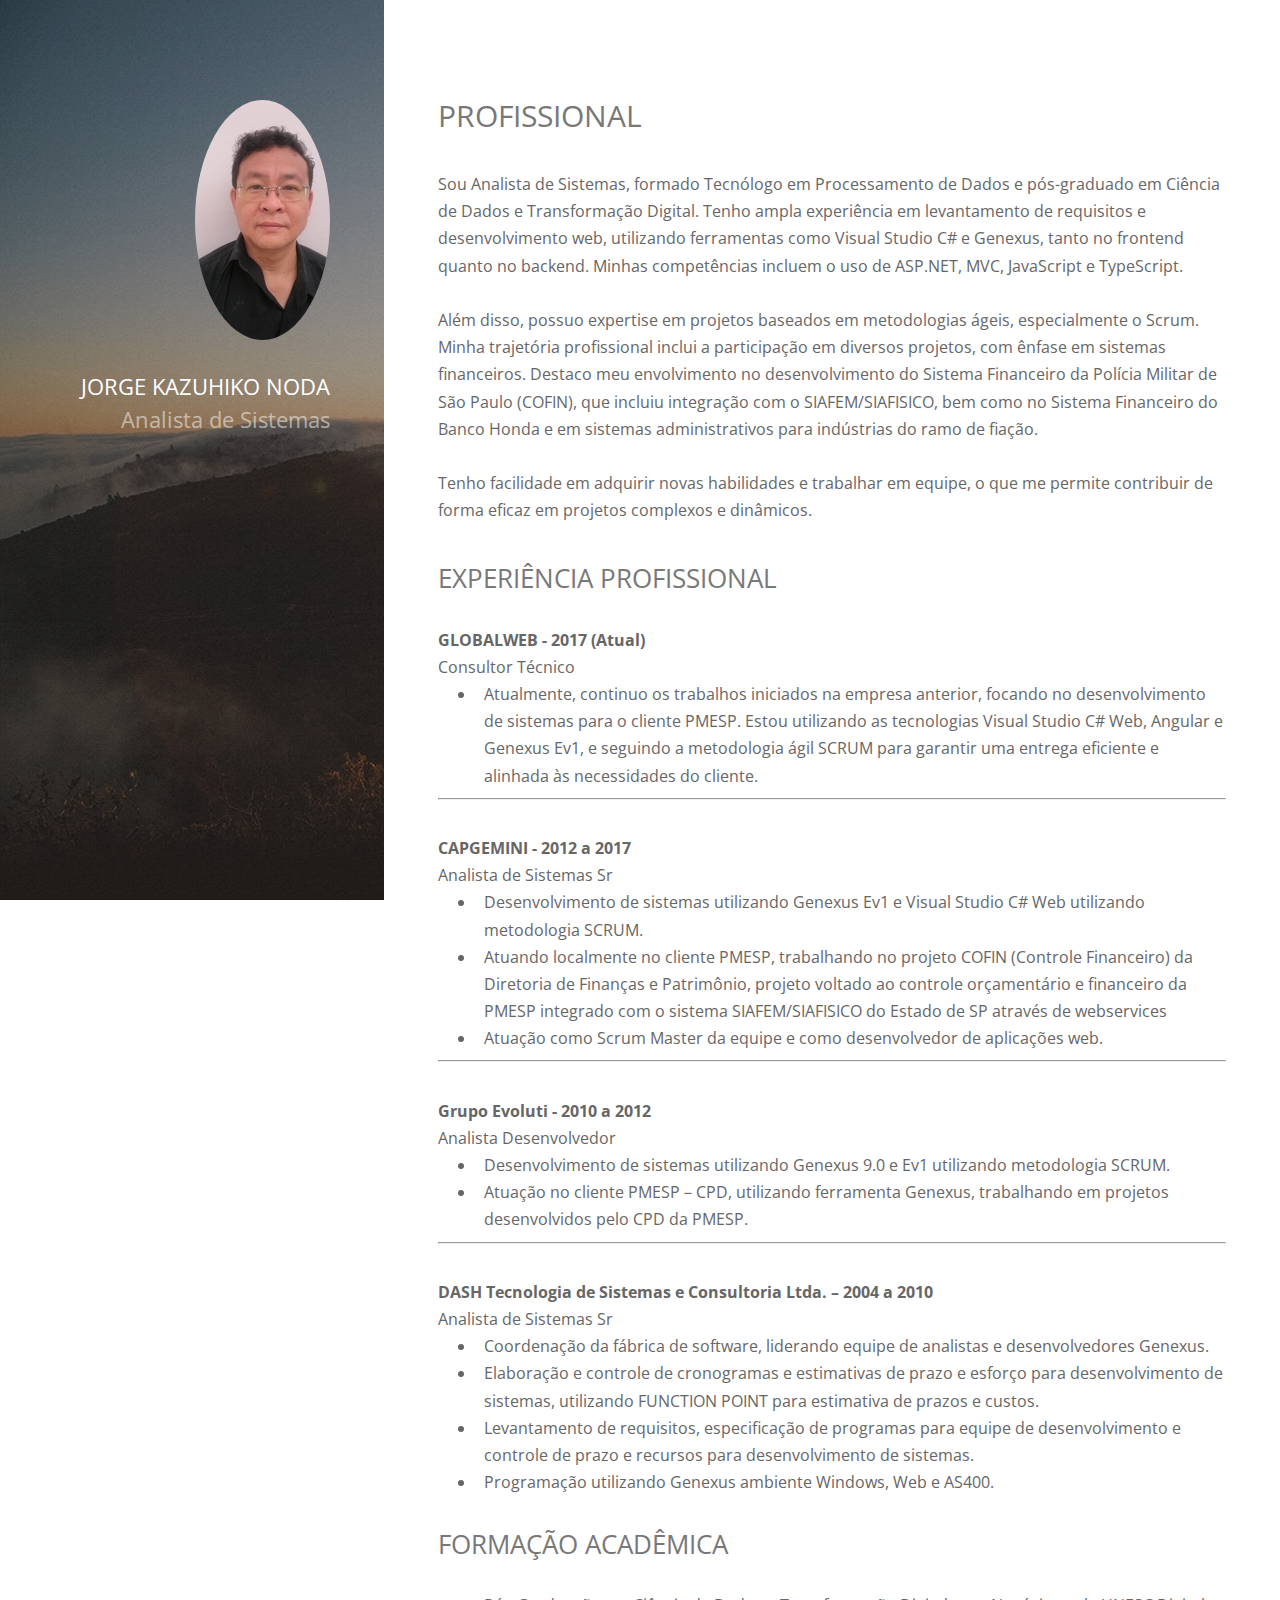
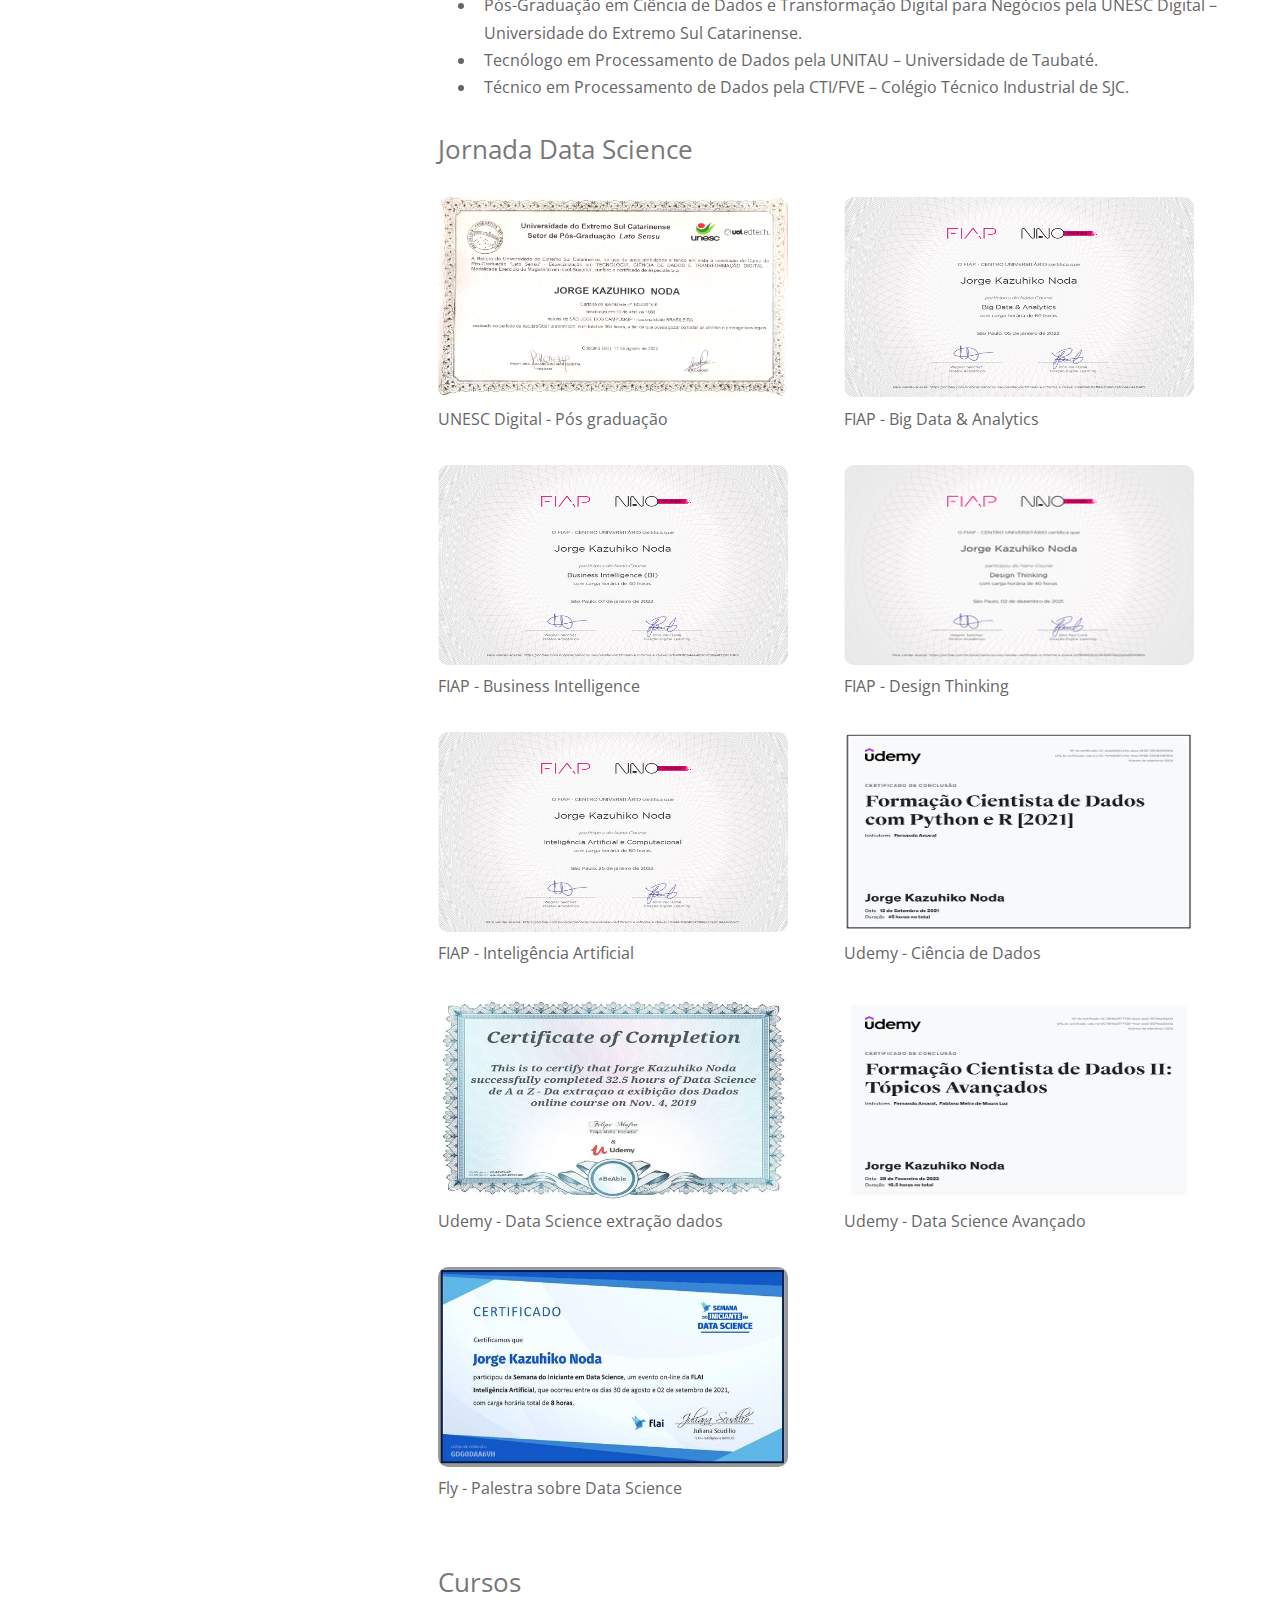
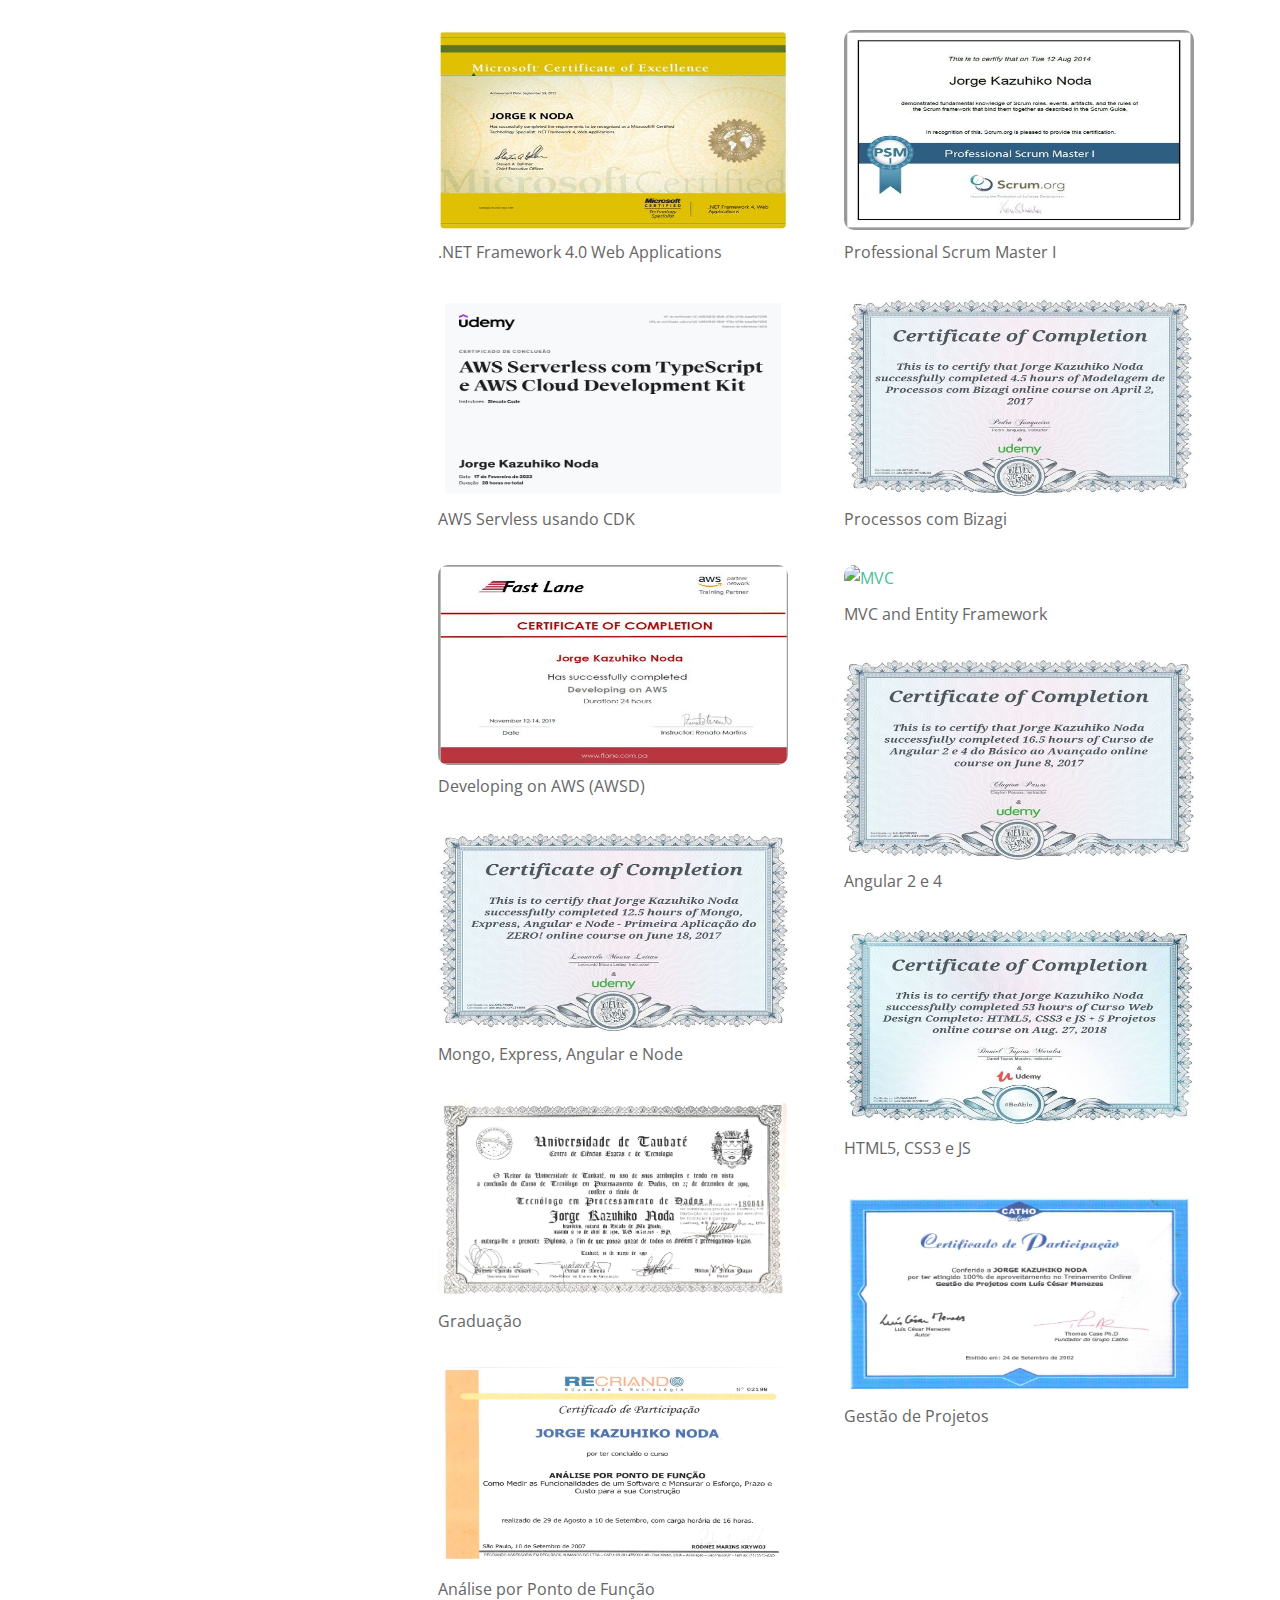
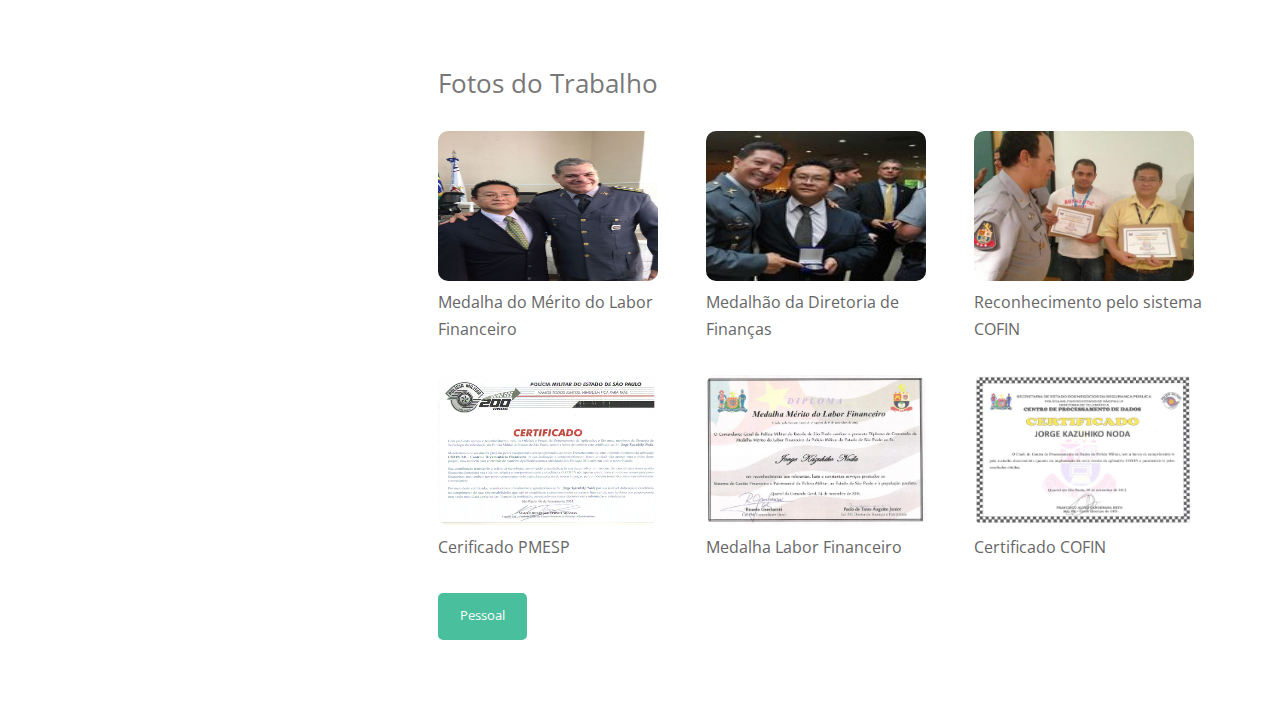
==== commit 2e2cd15f: "texto" ====
--- a/cv.html
+++ b/cv.html
@@ -26,7 +26,7 @@
         <main class="main-content">
 	        <section class="main-content-section">
                 <h2>PROFISSIONAL</h2>
-                <p>Sou Analista de Sistemas, formado Tecnólogo em Processamento de Dados e pós-graduação em Ciência de Dados e Transformação Digital. Tenho ampla experiência em levantamento de requisitos e desenvolvimento web, utilizando ferramentas como Visual Studio C# e Genexus, tanto no frontend quanto no backend. Minhas competências incluem o uso de ASP.NET, MVC, JavaScript e TypeScript.
+                <p>Sou Analista de Sistemas, formado Tecnólogo em Processamento de Dados e pós-graduado em Ciência de Dados e Transformação Digital. Tenho ampla experiência em levantamento de requisitos e desenvolvimento web, utilizando ferramentas como Visual Studio C# e Genexus, tanto no frontend quanto no backend. Minhas competências incluem o uso de ASP.NET, MVC, JavaScript e TypeScript.
                     <br/><br/>
                     Além disso, possuo expertise em projetos baseados em metodologias ágeis, especialmente o Scrum. Minha trajetória profissional inclui a participação em diversos projetos, com ênfase em sistemas financeiros. Destaco meu envolvimento no desenvolvimento do Sistema Financeiro da Polícia Militar de São Paulo (COFIN), que incluiu integração com o SIAFEM/SIAFISICO, bem como no Sistema Financeiro do Banco Honda e em sistemas administrativos para indústrias do ramo de fiação.
                     <br/><br/>                
